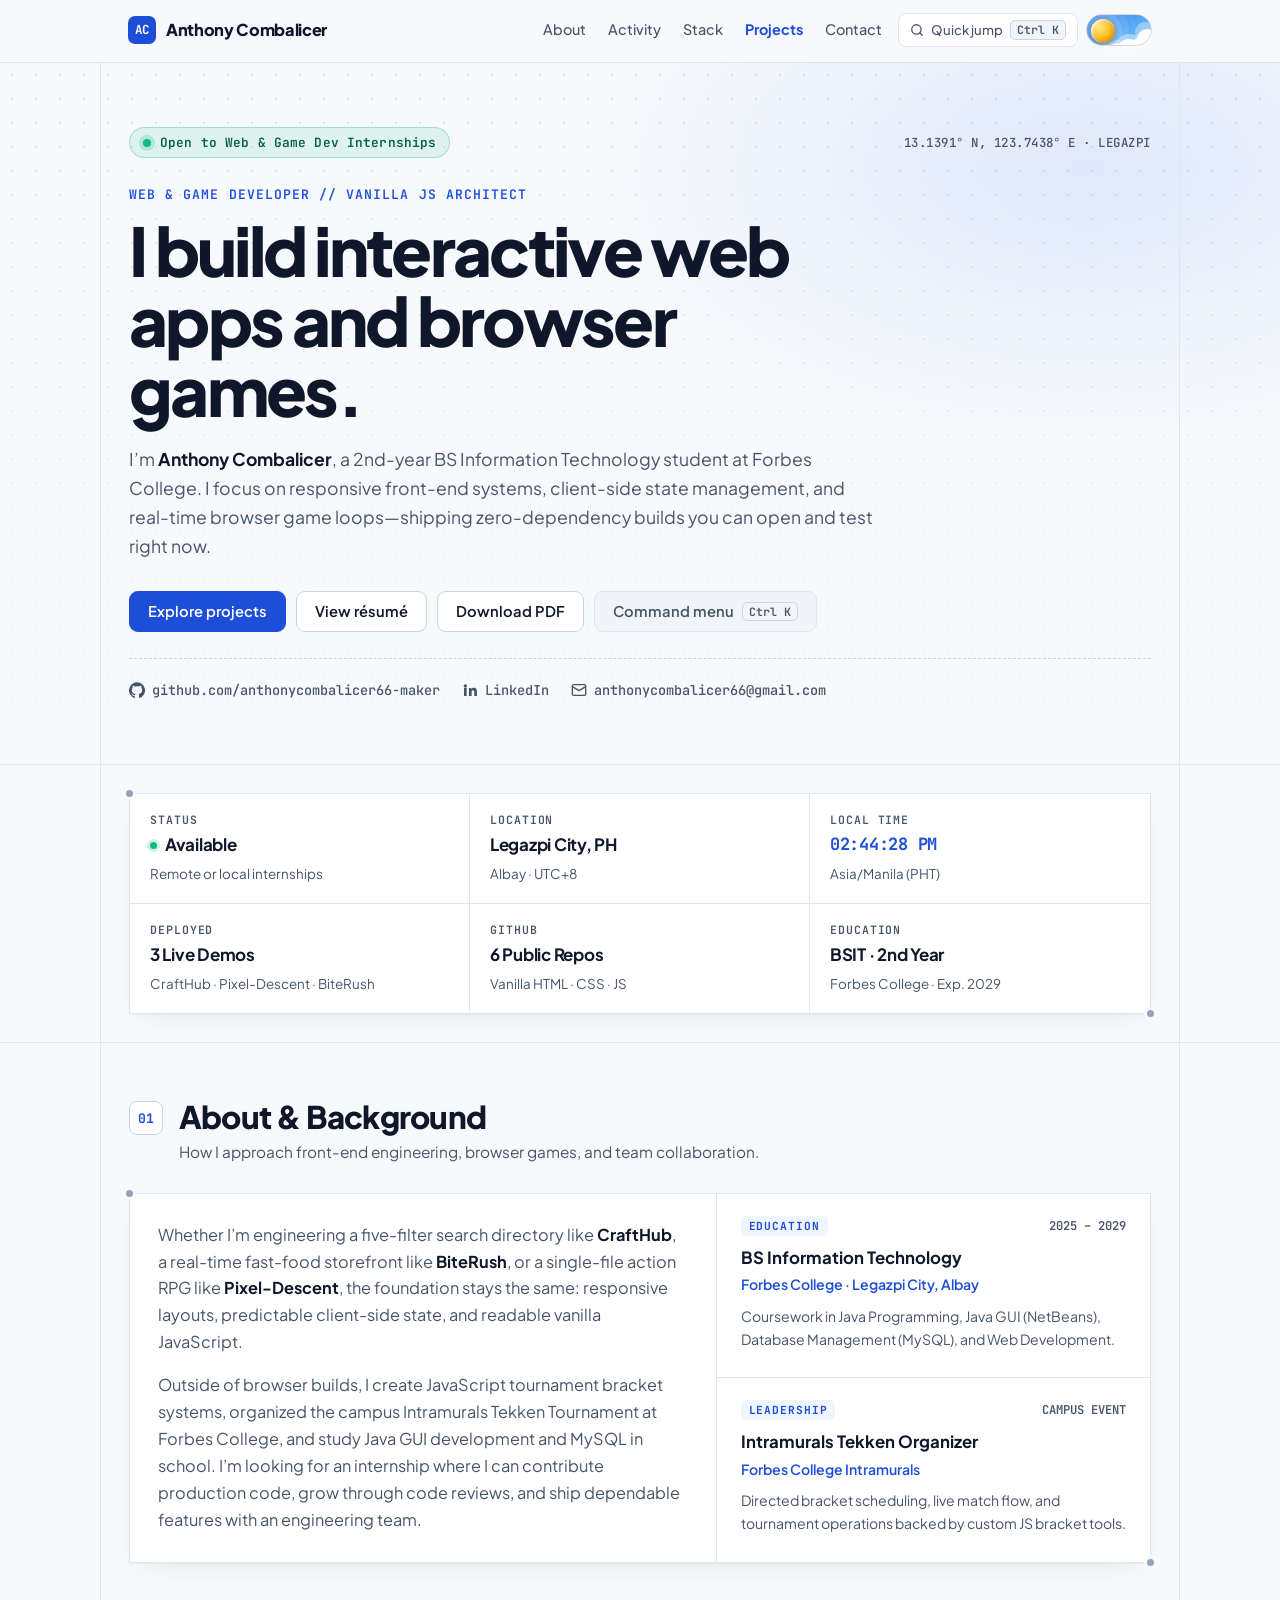
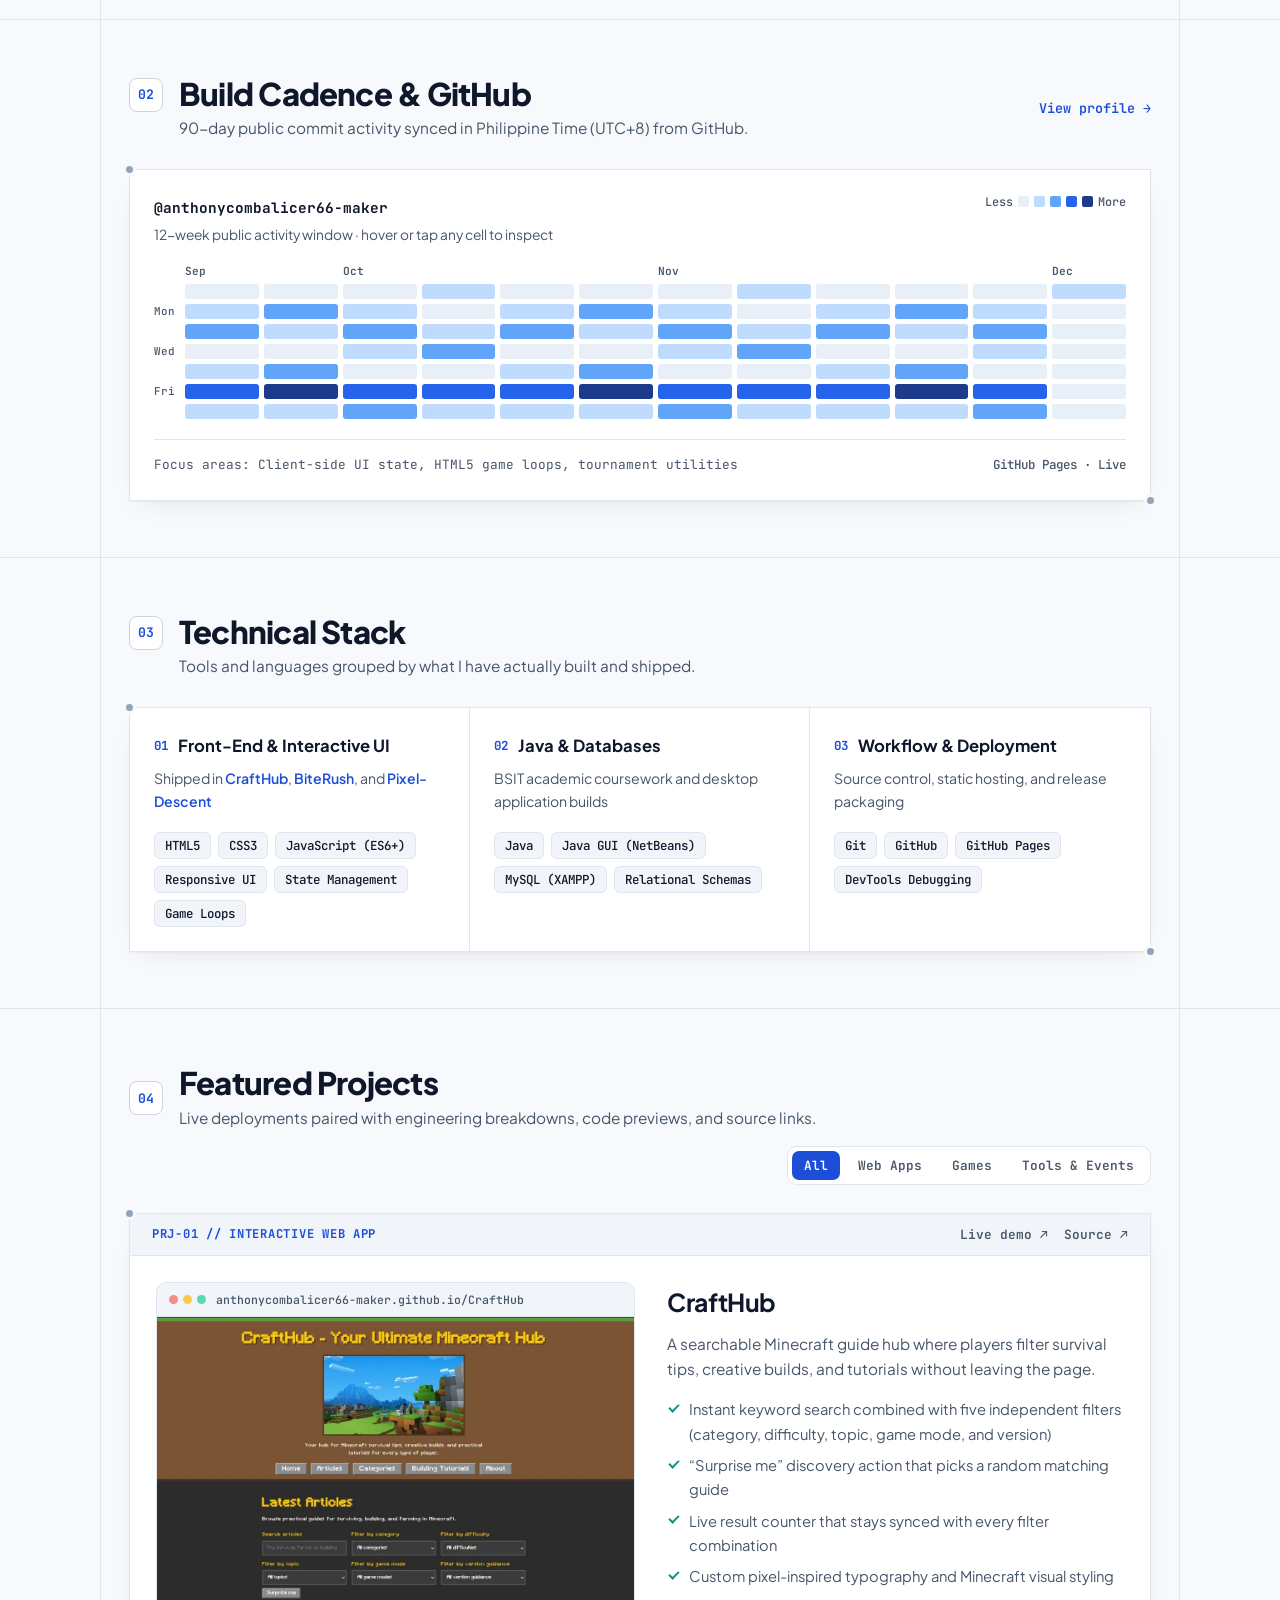
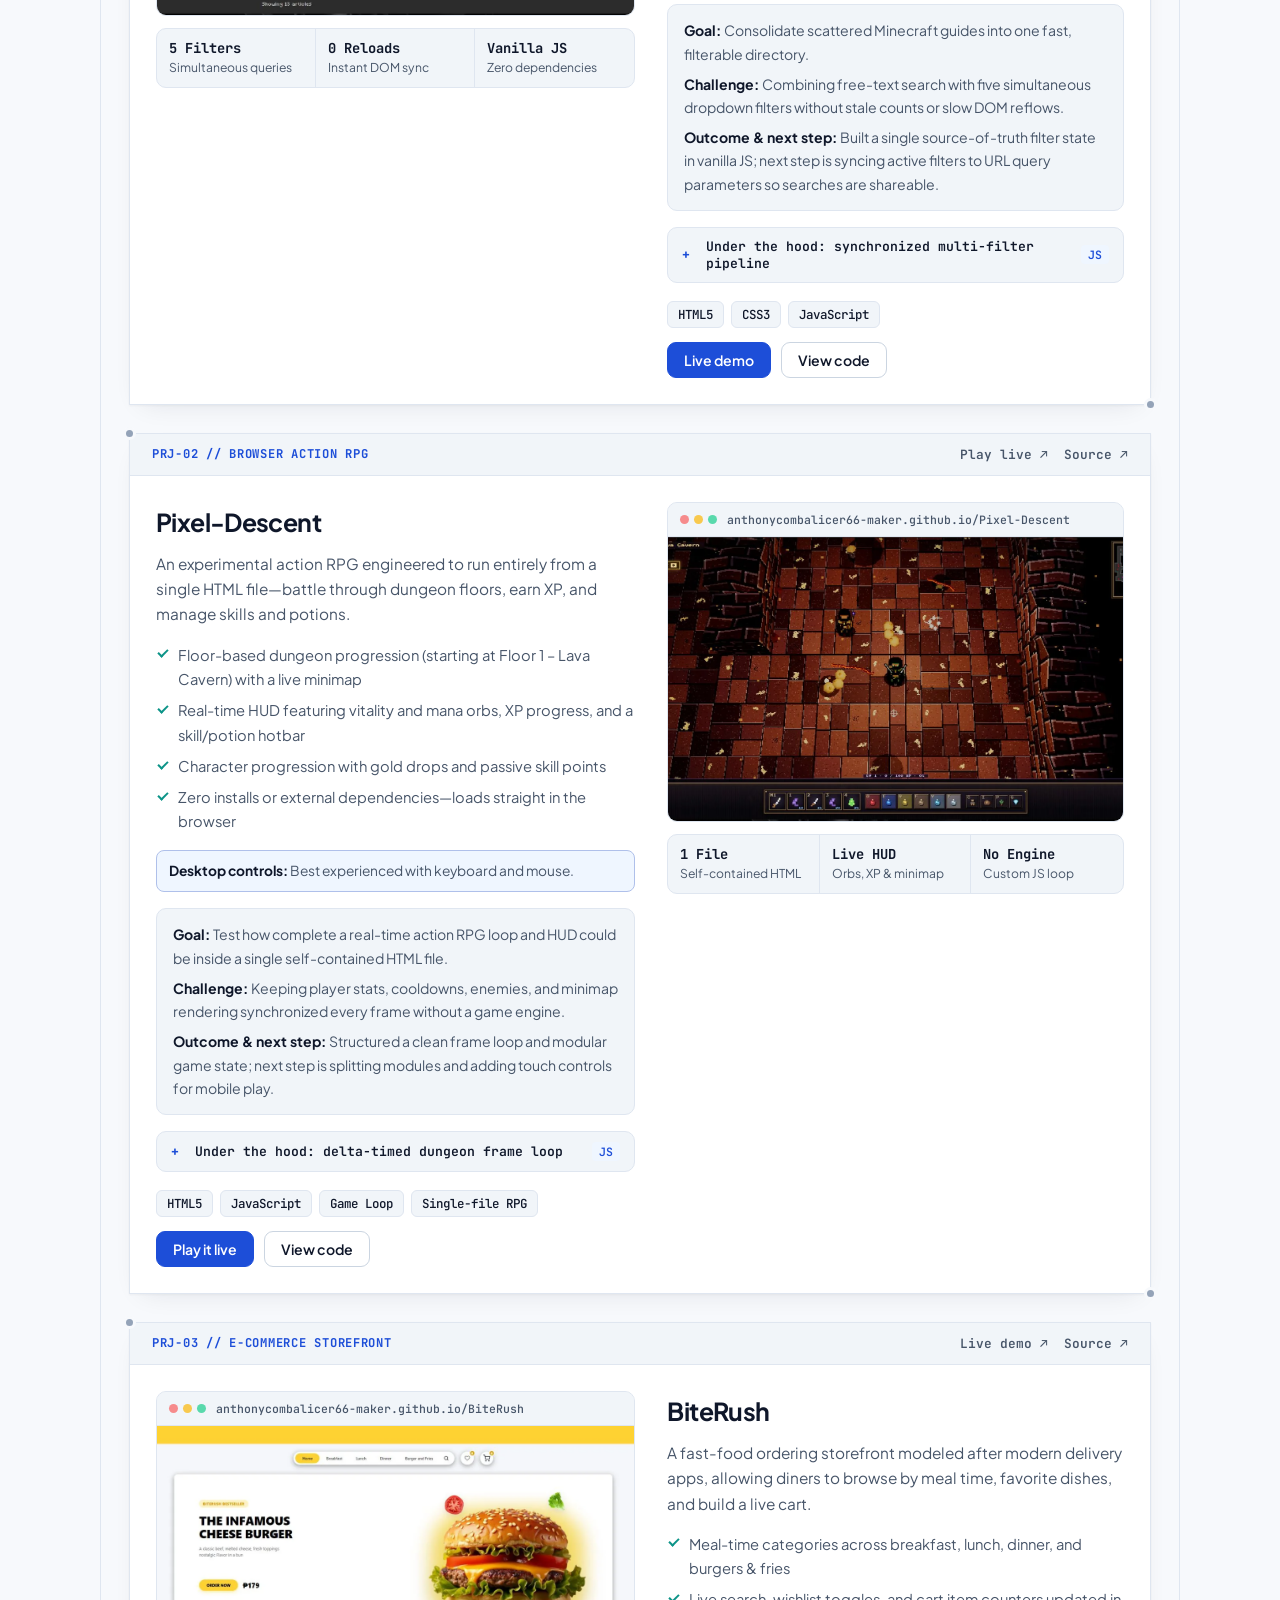
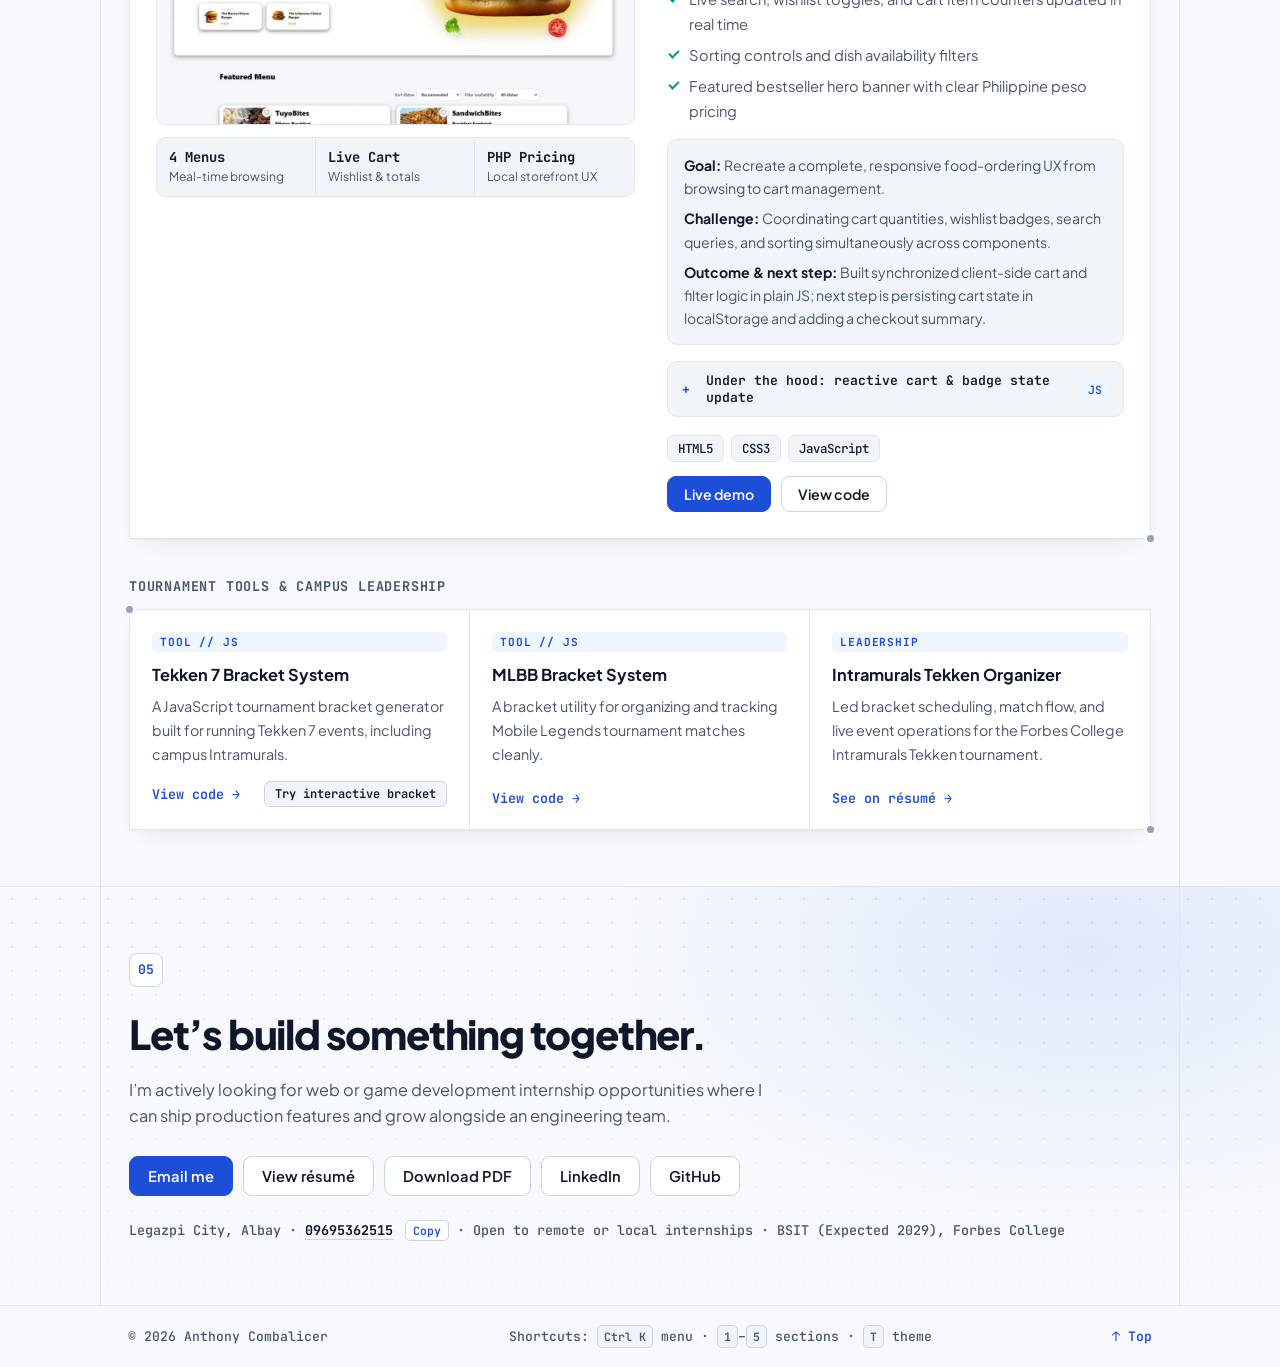
==== index.html @ 2f20d2b0 "Add files via upload" ====
<!DOCTYPE html>
<html lang="en">
<head>
  <meta charset="utf-8">
  <meta name="viewport" content="width=device-width, initial-scale=1, viewport-fit=cover">
  <title>Anthony Combalicer | Web &amp; Game Developer</title>
  <meta name="description" content="Portfolio of Anthony Combalicer, a 2nd-year BSIT student at Forbes College building interactive web apps and browser games. Open to web and game development internships.">
  <meta name="theme-color" content="#f7f9fc">
  <link rel="canonical" href="https://anthonycombalicer66-maker.github.io/">

  <meta property="og:type" content="website">
  <meta property="og:url" content="https://anthonycombalicer66-maker.github.io/">
  <meta property="og:title" content="Anthony Combalicer | Web &amp; Game Developer">
  <meta property="og:description" content="BSIT student building interactive websites and browser games. Try live demos of CraftHub, Pixel-Descent, and BiteRush.">
  <meta property="og:image" content="https://anthonycombalicer66-maker.github.io/assets/og-card.png">
  <meta property="og:image:width" content="1200">
  <meta property="og:image:height" content="630">
  <meta name="twitter:card" content="summary_large_image">
  <meta name="twitter:title" content="Anthony Combalicer | Web &amp; Game Developer">
  <meta name="twitter:description" content="BSIT student building interactive websites and browser games. Live demos and source code included.">
  <meta name="twitter:image" content="https://anthonycombalicer66-maker.github.io/assets/og-card.png">

  <link rel="icon" href="data:image/svg+xml,%3Csvg xmlns='http://www.w3.org/2000/svg' viewBox='0 0 64 64'%3E%3Crect width='64' height='64' rx='14' fill='%231d4ed8'/%3E%3Ctext x='32' y='42' font-size='28' font-family='Arial' font-weight='700' text-anchor='middle' fill='white'%3EAC%3C/text%3E%3C/svg%3E">
  <link rel="preconnect" href="https://fonts.googleapis.com">
  <link rel="preconnect" href="https://fonts.gstatic.com" crossorigin>
  <link href="https://fonts.googleapis.com/css2?family=JetBrains+Mono:wght@400;500;600;700&family=Plus+Jakarta+Sans:wght@400;500;600;700;800&display=swap" rel="stylesheet">
  <link rel="stylesheet" href="styles.css">

  <script>
    (function () {
      try {
        var saved = localStorage.getItem("theme");
        var prefersDark = window.matchMedia && window.matchMedia("(prefers-color-scheme: dark)").matches;
        var isDark = saved === "dark" || (saved !== "light" && prefersDark);
        if (saved === "light" || saved === "dark") {
          document.documentElement.setAttribute("data-theme", saved);
        }
        var meta = document.querySelector('meta[name="theme-color"]');
        if (meta) meta.setAttribute("content", isDark ? "#080d18" : "#f7f9fc");
      } catch (e) {}
    })();
  </script>

  <script type="application/ld+json">
  {
    "@context": "https://schema.org",
    "@type": "Person",
    "name": "Anthony Combalicer",
    "jobTitle": "Web & Game Developer",
    "url": "https://anthonycombalicer66-maker.github.io/",
    "email": "mailto:anthonycombalicer66@gmail.com",
    "telephone": "+639695362515",
    "address": {
      "@type": "PostalAddress",
      "addressLocality": "Legazpi City",
      "addressRegion": "Albay",
      "addressCountry": "PH"
    },
    "alumniOf": {
      "@type": "CollegeOrUniversity",
      "name": "Forbes College"
    },
    "sameAs": [
      "https://github.com/anthonycombalicer66-maker",
      "https://www.linkedin.com/in/anthony-combalicer-28a39a403"
    ]
  }
  </script>
</head>
<body>
  <a class="skip-link" href="#top">Skip to main content</a>

  <header class="site-header">
    <div class="rail header-bar">
      <a class="brand" href="#top">
        <span class="brand-mark" aria-hidden="true">AC</span>
        <span class="brand-name">Anthony Combalicer</span>
      </a>

      <nav id="nav-links" class="nav-links" aria-label="Main navigation">
        <a href="#about">About</a>
        <a href="#activity">Activity</a>
        <a href="#skills">Stack</a>
        <a href="#projects">Projects</a>
        <a href="#contact">Contact</a>
      </nav>

      <div class="header-actions">
        <button id="cmd-trigger" class="icon-pill cmd-pill" type="button" aria-label="Open command palette">
          <svg width="14" height="14" viewBox="0 0 24 24" fill="none" stroke="currentColor" stroke-width="2.2" stroke-linecap="round" stroke-linejoin="round" aria-hidden="true"><circle cx="11" cy="11" r="8"/><path d="m21 21-4.3-4.3"/></svg>
          <span class="cmd-text">Quick jump</span>
          <kbd id="cmd-kbd" data-cmd-kbd>⌘K</kbd>
        </button>

        <button id="theme" class="theme-switch" type="button" role="switch" aria-checked="false" aria-label="Switch to dark mode" title="Toggle light / dark theme (T)">
          <span class="ts-sky" aria-hidden="true">
            <span class="ts-stars">
              <span class="ts-star ts-star--lg" style="top: 5px; left: 10px;"></span>
              <span class="ts-star ts-star--md" style="top: 15px; left: 20px;"></span>
              <span class="ts-star ts-star--sm" style="top: 8px; left: 26px;"></span>
              <span class="ts-star ts-star--dot" style="top: 22px; left: 11px;"></span>
              <span class="ts-star ts-star--dot" style="top: 6px; left: 19px;"></span>
              <span class="ts-star ts-star--dot" style="top: 21px; left: 28px;"></span>
            </span>
            <span class="ts-clouds ts-clouds--back"></span>
            <span class="ts-clouds ts-clouds--front"></span>
            <span class="ts-thumb-wrap">
              <span class="ts-halo ts-halo--3"></span>
              <span class="ts-halo ts-halo--2"></span>
              <span class="ts-halo ts-halo--1"></span>
              <span class="ts-orb">
                <span class="ts-moon">
                  <span class="ts-crater ts-crater--1"></span>
                  <span class="ts-crater ts-crater--2"></span>
                  <span class="ts-crater ts-crater--3"></span>
                </span>
              </span>
            </span>
          </span>
        </button>

        <button id="menu-toggle" class="icon-pill menu-toggle" type="button" aria-expanded="false" aria-controls="nav-links" aria-label="Open navigation menu">
          <span class="menu-bars" aria-hidden="true"></span>
          <span>Menu</span>
        </button>
      </div>
    </div>
    <div class="scroll-track" aria-hidden="true"><div id="scroll-progress" class="scroll-fill"></div></div>
  </header>

  <main id="top" class="page-shell">
    <section class="hero-band">
      <div class="hero-grid-bg" aria-hidden="true"></div>
      <div class="rail hero-inner">
        <div class="hero-meta-bar">
          <span class="status-pill">
            <span class="pulse-dot" aria-hidden="true"></span>
            Open to Web &amp; Game Dev Internships
          </span>
          <span class="coord-tag">13.1391° N, 123.7438° E · LEGAZPI</span>
        </div>

        <p class="hero-eyebrow" data-scramble="WEB &amp; GAME DEVELOPER // VANILLA JS ARCHITECT">WEB &amp; GAME DEVELOPER // VANILLA JS ARCHITECT</p>
        <h1 class="hero-title">I build interactive web apps and browser games.</h1>
        <p class="hero-lead">
          I’m <strong>Anthony Combalicer</strong>, a 2nd-year BS Information Technology student at Forbes College.
          I focus on responsive front-end systems, client-side state management, and real-time browser game loops—shipping zero-dependency builds you can open and test right now.
        </p>

        <div class="btns hero-btns">
          <a class="btn primary" href="#projects">Explore projects</a>
          <a class="btn ghost" href="resume.html" target="_blank" rel="noopener">View résumé</a>
          <a class="btn ghost" href="assets/Anthony_Combalicer_Resume.pdf" download="Anthony_Combalicer_Resume.pdf">Download PDF</a>
          <button class="btn subtle" type="button" data-open-cmd>
            <span>Command menu</span>
            <kbd data-cmd-kbd>⌘K</kbd>
          </button>
        </div>

        <ul class="quick-links" aria-label="Direct profiles and contact">
          <li>
            <a href="https://github.com/anthonycombalicer66-maker" target="_blank" rel="noopener">
              <svg width="16" height="16" viewBox="0 0 24 24" fill="currentColor" aria-hidden="true"><path d="M12 .5a12 12 0 0 0-3.79 23.39c.6.11.82-.26.82-.58v-2.04c-3.34.73-4.04-1.61-4.04-1.61-.55-1.38-1.33-1.75-1.33-1.75-1.09-.74.08-.73.08-.73 1.2.09 1.84 1.24 1.84 1.24 1.07 1.83 2.81 1.3 3.49 1 .11-.78.42-1.3.76-1.6-2.67-.3-5.47-1.33-5.47-5.93 0-1.31.47-2.38 1.24-3.22-.12-.3-.54-1.52.12-3.18 0 0 1.01-.32 3.3 1.23a11.5 11.5 0 0 1 6 0c2.29-1.55 3.3-1.23 3.3-1.23.66 1.66.24 2.88.12 3.18.77.84 1.24 1.91 1.24 3.22 0 4.61-2.81 5.62-5.49 5.92.43.37.82 1.1.82 2.22v3.29c0 .32.22.7.83.58A12 12 0 0 0 12 .5Z"/></svg>
              <span>github.com/anthonycombalicer66-maker</span>
            </a>
          </li>
          <li>
            <a href="https://www.linkedin.com/in/anthony-combalicer-28a39a403" target="_blank" rel="noopener">
              <svg width="16" height="16" viewBox="0 0 24 24" fill="currentColor" aria-hidden="true"><path d="M4.98 3.5a2.5 2.5 0 1 1 0 5 2.5 2.5 0 0 1 0-5ZM3 9h4v12H3V9Zm7 0h3.8v1.64h.05c.53-1 1.83-2.06 3.77-2.06 4.03 0 4.78 2.65 4.78 6.1V21h-4v-5.58c0-1.33-.02-3.04-1.85-3.04-1.86 0-2.14 1.45-2.14 2.94V21h-4V9Z"/></svg>
              <span>LinkedIn</span>
            </a>
          </li>
          <li>
            <a href="https://mail.google.com/mail/?view=cm&fs=1&to=anthonycombalicer66@gmail.com&su=Internship%20Inquiry" target="_blank" rel="noopener" data-email-trigger>
              <svg width="16" height="16" viewBox="0 0 24 24" fill="none" stroke="currentColor" stroke-width="2" stroke-linecap="round" stroke-linejoin="round" aria-hidden="true"><rect x="2" y="4" width="20" height="16" rx="2"/><path d="m22 7-10 6L2 7"/></svg>
              <span>anthonycombalicer66@gmail.com</span>
            </a>
          </li>
        </ul>
      </div>
    </section>

    <div class="bento-band">
      <div class="rail">
        <div class="bento-grid node-frame">
          <div class="bento-cell">
            <span class="cell-label">Status</span>
            <strong class="cell-value status-value"><span class="pulse-dot sm" aria-hidden="true"></span>Available</strong>
            <span class="cell-sub">Remote or local internships</span>
          </div>
          <div class="bento-cell">
            <span class="cell-label">Location</span>
            <strong class="cell-value">Legazpi City, PH</strong>
            <span class="cell-sub">Albay · UTC+8</span>
          </div>
          <div class="bento-cell">
            <span class="cell-label">Local Time</span>
            <strong class="cell-value mono-val"><time id="local-time">--:--:--</time></strong>
            <span class="cell-sub" id="local-tz">Asia/Manila (PHT)</span>
          </div>
          <div class="bento-cell">
            <span class="cell-label">Deployed</span>
            <strong class="cell-value">3 Live Demos</strong>
            <span class="cell-sub">CraftHub · Pixel-Descent · BiteRush</span>
          </div>
          <div class="bento-cell">
            <span class="cell-label">GitHub</span>
            <strong class="cell-value" id="gh-repo-stat">6 Public Repos</strong>
            <span class="cell-sub" id="gh-sync-sub">Vanilla HTML · CSS · JS</span>
          </div>
          <div class="bento-cell">
            <span class="cell-label">Education</span>
            <strong class="cell-value">BSIT · 2nd Year</strong>
            <span class="cell-sub">Forbes College · Exp. 2029</span>
          </div>
        </div>
      </div>
    </div>

    <section id="about" class="band">
      <div class="rail">
        <div class="band-head">
          <span class="band-index">01</span>
          <div>
            <h2>About &amp; Background</h2>
            <p class="band-sub">How I approach front-end engineering, browser games, and team collaboration.</p>
          </div>
        </div>

        <div class="about-grid node-frame">
          <div class="about-copy">
            <p>
              Whether I’m engineering a five-filter search directory like <strong>CraftHub</strong>, a real-time fast-food storefront like <strong>BiteRush</strong>, or a single-file action RPG like <strong>Pixel-Descent</strong>, the foundation stays the same: responsive layouts, predictable client-side state, and readable vanilla JavaScript.
            </p>
            <p>
              Outside of browser builds, I create JavaScript tournament bracket systems, organized the campus Intramurals Tekken Tournament at Forbes College, and study Java GUI development and MySQL in school. I’m looking for an internship where I can contribute production code, grow through code reviews, and ship dependable features with an engineering team.
            </p>
          </div>

          <div class="about-cards">
            <div class="info-card">
              <div class="info-top">
                <span class="mono-chip">EDUCATION</span>
                <span class="info-year">2025 – 2029</span>
              </div>
              <h3>BS Information Technology</h3>
              <p class="info-org">Forbes College · Legazpi City, Albay</p>
              <p class="info-desc">Coursework in Java Programming, Java GUI (NetBeans), Database Management (MySQL), and Web Development.</p>
            </div>

            <div class="info-card">
              <div class="info-top">
                <span class="mono-chip">LEADERSHIP</span>
                <span class="info-year">CAMPUS EVENT</span>
              </div>
              <h3>Intramurals Tekken Organizer</h3>
              <p class="info-org">Forbes College Intramurals</p>
              <p class="info-desc">Directed bracket scheduling, live match flow, and tournament operations backed by custom JS bracket tools.</p>
            </div>
          </div>
        </div>
      </div>
    </section>

    <section id="activity" class="band">
      <div class="rail">
        <div class="band-head">
          <span class="band-index">02</span>
          <div>
            <h2>Build Cadence &amp; GitHub</h2>
            <p class="band-sub">90-day public commit activity synced in Philippine Time (UTC+8) from GitHub.</p>
          </div>
          <a class="head-link" href="https://github.com/anthonycombalicer66-maker" target="_blank" rel="noopener">View profile &rarr;</a>
        </div>

        <div class="activity-card node-frame">
          <div class="activity-top">
            <div>
              <span class="mono-label">@anthonycombalicer66-maker</span>
              <p class="activity-meta" id="gh-activity-note">12-week public activity window · hover or tap any cell to inspect</p>
            </div>
            <div class="heat-legend" aria-hidden="true">
              <span>Less</span>
              <i class="lv-0"></i>
              <i class="lv-1"></i>
              <i class="lv-2"></i>
              <i class="lv-3"></i>
              <i class="lv-4"></i>
              <span>More</span>
            </div>
          </div>

          <div class="heatmap-shell">
            <div class="heatmap-days" aria-hidden="true">
              <span></span>
              <span>Mon</span>
              <span></span>
              <span>Wed</span>
              <span></span>
              <span>Fri</span>
              <span></span>
            </div>
            <div class="heatmap-wrap">
              <div id="gh-months" class="heatmap-months" aria-hidden="true"></div>
              <div id="gh-heatmap" class="heatmap-grid" role="group" aria-label="12-week coding activity overview"></div>
            </div>
          </div>

          <div class="activity-foot">
            <span id="heat-readout" class="heat-readout">Focus areas: Client-side UI state, HTML5 game loops, tournament utilities</span>
            <span class="mono-muted" id="gh-updated-tag">GitHub Pages · Live</span>
          </div>

          <div id="gh-recent-feed" class="recent-feed" aria-label="Recent public repository updates"></div>
        </div>
      </div>
    </section>

    <section id="skills" class="band">
      <div class="rail">
        <div class="band-head">
          <span class="band-index">03</span>
          <div>
            <h2>Technical Stack</h2>
            <p class="band-sub">Tools and languages grouped by what I have actually built and shipped.</p>
          </div>
        </div>

        <div class="stack-grid node-frame">
          <div class="stack-cell">
            <div class="stack-head">
              <span class="stack-num">01</span>
              <h3>Front-End &amp; Interactive UI</h3>
            </div>
            <p class="stack-used">
              Shipped in <a href="#project-crafthub">CraftHub</a>, <a href="#project-biterush">BiteRush</a>, and <a href="#project-pixel-descent">Pixel-Descent</a>
            </p>
            <ul class="tags">
              <li>HTML5</li>
              <li>CSS3</li>
              <li>JavaScript (ES6+)</li>
              <li>Responsive UI</li>
              <li>State Management</li>
              <li>Game Loops</li>
            </ul>
          </div>

          <div class="stack-cell">
            <div class="stack-head">
              <span class="stack-num">02</span>
              <h3>Java &amp; Databases</h3>
            </div>
            <p class="stack-used">BSIT academic coursework and desktop application builds</p>
            <ul class="tags">
              <li>Java</li>
              <li>Java GUI (NetBeans)</li>
              <li>MySQL (XAMPP)</li>
              <li>Relational Schemas</li>
            </ul>
          </div>

          <div class="stack-cell">
            <div class="stack-head">
              <span class="stack-num">03</span>
              <h3>Workflow &amp; Deployment</h3>
            </div>
            <p class="stack-used">Source control, static hosting, and release packaging</p>
            <ul class="tags">
              <li>Git</li>
              <li>GitHub</li>
              <li>GitHub Pages</li>
              <li>DevTools Debugging</li>
            </ul>
          </div>
        </div>
      </div>
    </section>

    <section id="projects" class="band">
      <div class="rail">
        <div class="band-head projects-head">
          <span class="band-index">04</span>
          <div>
            <h2>Featured Projects</h2>
            <p class="band-sub">Live deployments paired with engineering breakdowns, code previews, and source links.</p>
          </div>
          <div class="filter-bar" role="tablist" aria-label="Filter projects by category">
            <button class="filter-btn is-active" type="button" role="tab" aria-selected="true" data-filter="all">All</button>
            <button class="filter-btn" type="button" role="tab" aria-selected="false" data-filter="web">Web Apps</button>
            <button class="filter-btn" type="button" role="tab" aria-selected="false" data-filter="game">Games</button>
            <button class="filter-btn" type="button" role="tab" aria-selected="false" data-filter="tools">Tools &amp; Events</button>
          </div>
        </div>

        <div class="cases-stack">
          <article id="project-crafthub" class="case-card node-frame" data-category="web" data-repo="CraftHub">
            <div class="case-meta">
              <span class="case-id">PRJ-01 // INTERACTIVE WEB APP <span class="repo-stamp" data-repo-stamp></span></span>
              <div class="case-links-top">
                <a href="https://anthonycombalicer66-maker.github.io/CraftHub/" target="_blank" rel="noopener">Live demo &nearr;</a>
                <a href="https://github.com/anthonycombalicer66-maker/CraftHub" target="_blank" rel="noopener">Source &nearr;</a>
              </div>
            </div>

            <div class="case-body">
              <div class="case-visual">
                <div class="frame">
                  <div class="chrome" aria-hidden="true">
                    <span class="dots"><i></i><i></i><i></i></span>
                    <span class="chrome-url">anthonycombalicer66-maker.github.io/CraftHub</span>
                  </div>
                  <button type="button" aria-label="Enlarge CraftHub screenshot">
                    <picture>
                      <source srcset="assets/crafthub.webp" type="image/webp">
                      <img src="assets/crafthub.jpg" alt="CraftHub home page showing a Minecraft landscape, navigation buttons, and multi-filter article directory" width="1400" height="718" loading="lazy" decoding="async">
                    </picture>
                  </button>
                </div>

                <div class="metric-strip">
                  <div><b>5 Filters</b><span>Simultaneous queries</span></div>
                  <div><b>0 Reloads</b><span>Instant DOM sync</span></div>
                  <div><b>Vanilla JS</b><span>Zero dependencies</span></div>
                </div>
              </div>

              <div class="case-content">
                <h3 data-scramble="CraftHub">CraftHub</h3>
                <p class="case-lead">A searchable Minecraft guide hub where players filter survival tips, creative builds, and tutorials without leaving the page.</p>

                <ul class="feat">
                  <li>Instant keyword search combined with five independent filters (category, difficulty, topic, game mode, and version)</li>
                  <li>“Surprise me” discovery action that picks a random matching guide</li>
                  <li>Live result counter that stays synced with every filter combination</li>
                  <li>Custom pixel-inspired typography and Minecraft visual styling</li>
                </ul>

                <dl class="story">
                  <div><dt>Goal</dt><dd>Consolidate scattered Minecraft guides into one fast, filterable directory.</dd></div>
                  <div><dt>Challenge</dt><dd>Combining free-text search with five simultaneous dropdown filters without stale counts or slow DOM reflows.</dd></div>
                  <div><dt>Outcome &amp; next step</dt><dd>Built a single source-of-truth filter state in vanilla JS; next step is syncing active filters to URL query parameters so searches are shareable.</dd></div>
                </dl>

                <details class="code-drawer">
                  <summary><span>Under the hood: synchronized multi-filter pipeline</span><span class="drawer-tag">JS</span></summary>
                  <div class="code-toolbar">
                    <span class="code-file">filter.js</span>
                    <button class="copy-code-btn" type="button">Copy snippet</button>
                  </div>
                  <pre><code>function filterGuides(guides, state) {
  const q = state.query.trim().toLowerCase();
  return guides.filter((item) =&gt; {
    const matchesText = !q || item.title.toLowerCase().includes(q) || item.tags.some((t) =&gt; t.includes(q));
    return matchesText
      &amp;&amp; (state.category === "all" || item.category === state.category)
      &amp;&amp; (state.difficulty === "all" || item.difficulty === state.difficulty)
      &amp;&amp; (state.mode === "all" || item.mode === state.mode);
  });
}</code></pre>
                </details>

                <div class="case-foot">
                  <ul class="tags">
                    <li>HTML5</li>
                    <li>CSS3</li>
                    <li>JavaScript</li>
                  </ul>
                  <div class="btns">
                    <a class="btn primary" href="https://anthonycombalicer66-maker.github.io/CraftHub/" target="_blank" rel="noopener">Live demo</a>
                    <a class="btn ghost" href="https://github.com/anthonycombalicer66-maker/CraftHub" target="_blank" rel="noopener">View code</a>
                  </div>
                </div>
              </div>
            </div>
          </article>

          <article id="project-pixel-descent" class="case-card node-frame" data-category="game" data-repo="Pixel-Descent">
            <div class="case-meta">
              <span class="case-id">PRJ-02 // BROWSER ACTION RPG <span class="repo-stamp" data-repo-stamp></span></span>
              <div class="case-links-top">
                <a href="https://anthonycombalicer66-maker.github.io/Pixel-Descent/" target="_blank" rel="noopener">Play live &nearr;</a>
                <a href="https://github.com/anthonycombalicer66-maker/Pixel-Descent" target="_blank" rel="noopener">Source &nearr;</a>
              </div>
            </div>

            <div class="case-body rev">
              <div class="case-visual">
                <div class="frame">
                  <div class="chrome" aria-hidden="true">
                    <span class="dots"><i></i><i></i><i></i></span>
                    <span class="chrome-url">anthonycombalicer66-maker.github.io/Pixel-Descent</span>
                  </div>
                  <button type="button" aria-label="Enlarge Pixel-Descent screenshot">
                    <picture>
                      <source srcset="assets/pixel-descent.webp" type="image/webp">
                      <img src="assets/pixel-descent.jpg" alt="Pixel-Descent gameplay in Floor 1 Lava Cavern showing a live minimap, vitality and mana orbs, and skill hotbar" width="1400" height="719" loading="lazy" decoding="async">
                    </picture>
                  </button>
                </div>

                <div class="metric-strip">
                  <div><b>1 File</b><span>Self-contained HTML</span></div>
                  <div><b>Live HUD</b><span>Orbs, XP &amp; minimap</span></div>
                  <div><b>No Engine</b><span>Custom JS loop</span></div>
                </div>
              </div>

              <div class="case-content">
                <h3 data-scramble="Pixel-Descent">Pixel-Descent</h3>
                <p class="case-lead">An experimental action RPG engineered to run entirely from a single HTML file—battle through dungeon floors, earn XP, and manage skills and potions.</p>

                <ul class="feat">
                  <li>Floor-based dungeon progression (starting at Floor 1 – Lava Cavern) with a live minimap</li>
                  <li>Real-time HUD featuring vitality and mana orbs, XP progress, and a skill/potion hotbar</li>
                  <li>Character progression with gold drops and passive skill points</li>
                  <li>Zero installs or external dependencies—loads straight in the browser</li>
                </ul>

                <p class="play-note"><strong>Desktop controls:</strong> Best experienced with keyboard and mouse.</p>

                <dl class="story">
                  <div><dt>Goal</dt><dd>Test how complete a real-time action RPG loop and HUD could be inside a single self-contained HTML file.</dd></div>
                  <div><dt>Challenge</dt><dd>Keeping player stats, cooldowns, enemies, and minimap rendering synchronized every frame without a game engine.</dd></div>
                  <div><dt>Outcome &amp; next step</dt><dd>Structured a clean frame loop and modular game state; next step is splitting modules and adding touch controls for mobile play.</dd></div>
                </dl>

                <details class="code-drawer">
                  <summary><span>Under the hood: delta-timed dungeon frame loop</span><span class="drawer-tag">JS</span></summary>
                  <div class="code-toolbar">
                    <span class="code-file">loop.js</span>
                    <button class="copy-code-btn" type="button">Copy snippet</button>
                  </div>
                  <pre><code>let lastTick = performance.now();
function gameLoop(now) {
  const dt = Math.min((now - lastTick) / 1000, 0.05);
  lastTick = now;
  updatePlayer(dt);
  updateEnemiesAndProjectiles(dt);
  renderDungeonCanvas();
  syncHudOrbsAndMinimap();
  requestAnimationFrame(gameLoop);
}</code></pre>
                </details>

                <div class="case-foot">
                  <ul class="tags">
                    <li>HTML5</li>
                    <li>JavaScript</li>
                    <li>Game Loop</li>
                    <li>Single-file RPG</li>
                  </ul>
                  <div class="btns">
                    <a class="btn primary" href="https://anthonycombalicer66-maker.github.io/Pixel-Descent/" target="_blank" rel="noopener">Play it live</a>
                    <a class="btn ghost" href="https://github.com/anthonycombalicer66-maker/Pixel-Descent" target="_blank" rel="noopener">View code</a>
                  </div>
                </div>
              </div>
            </div>
          </article>

          <article id="project-biterush" class="case-card node-frame" data-category="web" data-repo="BiteRushAndCraftHub-Updated-">
            <div class="case-meta">
              <span class="case-id">PRJ-03 // E-COMMERCE STOREFRONT <span class="repo-stamp" data-repo-stamp></span></span>
              <div class="case-links-top">
                <a href="https://anthonycombalicer66-maker.github.io/BiteRush/" target="_blank" rel="noopener">Live demo &nearr;</a>
                <a href="https://github.com/anthonycombalicer66-maker/BiteRushAndCraftHub-Updated-" target="_blank" rel="noopener">Source &nearr;</a>
              </div>
            </div>

            <div class="case-body">
              <div class="case-visual">
                <div class="frame">
                  <div class="chrome" aria-hidden="true">
                    <span class="dots"><i></i><i></i><i></i></span>
                    <span class="chrome-url">anthonycombalicer66-maker.github.io/BiteRush</span>
                  </div>
                  <button type="button" aria-label="Enlarge BiteRush screenshot">
                    <picture>
                      <source srcset="assets/biterush.webp" type="image/webp">
                      <img src="assets/biterush.jpg" alt="BiteRush storefront featuring The Infamous Cheese Burger banner, meal-time tabs, and sortable featured menu" width="1400" height="712" loading="lazy" decoding="async">
                    </picture>
                  </button>
                </div>

                <div class="metric-strip">
                  <div><b>4 Menus</b><span>Meal-time browsing</span></div>
                  <div><b>Live Cart</b><span>Wishlist &amp; totals</span></div>
                  <div><b>PHP Pricing</b><span>Local storefront UX</span></div>
                </div>
              </div>

              <div class="case-content">
                <h3 data-scramble="BiteRush">BiteRush</h3>
                <p class="case-lead">A fast-food ordering storefront modeled after modern delivery apps, allowing diners to browse by meal time, favorite dishes, and build a live cart.</p>

                <ul class="feat">
                  <li>Meal-time categories across breakfast, lunch, dinner, and burgers &amp; fries</li>
                  <li>Live search, wishlist toggles, and cart item counters updated in real time</li>
                  <li>Sorting controls and dish availability filters</li>
                  <li>Featured bestseller hero banner with clear Philippine peso pricing</li>
                </ul>

                <dl class="story">
                  <div><dt>Goal</dt><dd>Recreate a complete, responsive food-ordering UX from browsing to cart management.</dd></div>
                  <div><dt>Challenge</dt><dd>Coordinating cart quantities, wishlist badges, search queries, and sorting simultaneously across components.</dd></div>
                  <div><dt>Outcome &amp; next step</dt><dd>Built synchronized client-side cart and filter logic in plain JS; next step is persisting cart state in localStorage and adding a checkout summary.</dd></div>
                </dl>

                <details class="code-drawer">
                  <summary><span>Under the hood: reactive cart &amp; badge state update</span><span class="drawer-tag">JS</span></summary>
                  <div class="code-toolbar">
                    <span class="code-file">cart.js</span>
                    <button class="copy-code-btn" type="button">Copy snippet</button>
                  </div>
                  <pre><code>function updateCartItem(menuId, delta) {
  const nextQty = (cartState.get(menuId) || 0) + delta;
  if (nextQty &lt;= 0) cartState.delete(menuId);
  else cartState.set(menuId, nextQty);
  const totalCount = Array.from(cartState.values()).reduce((sum, n) =&gt; sum + n, 0);
  cartBadgeEl.textContent = String(totalCount);
  renderCartSummary();
}</code></pre>
                </details>

                <div class="case-foot">
                  <ul class="tags">
                    <li>HTML5</li>
                    <li>CSS3</li>
                    <li>JavaScript</li>
                  </ul>
                  <div class="btns">
                    <a class="btn primary" href="https://anthonycombalicer66-maker.github.io/BiteRush/" target="_blank" rel="noopener">Live demo</a>
                    <a class="btn ghost" href="https://github.com/anthonycombalicer66-maker/BiteRushAndCraftHub-Updated-" target="_blank" rel="noopener">View code</a>
                  </div>
                </div>
              </div>
            </div>
          </article>
        </div>

        <div id="tools-block" class="tools-block" data-category="tools">
          <h3 class="sub-heading">Tournament tools &amp; campus leadership</h3>
          <div class="minis-grid node-frame">
            <div class="mini-cell">
              <span class="mono-chip">TOOL // JS</span>
              <h4>Tekken 7 Bracket System</h4>
              <p>A JavaScript tournament bracket generator built for running Tekken 7 events, including campus Intramurals.</p>
              <div class="mini-links">
                <a href="https://github.com/anthonycombalicer66-maker/Tekken-7-Bracket-System" target="_blank" rel="noopener">View code &rarr;</a>
                <button id="bracket-sim-toggle" class="mini-sim-btn" type="button" aria-expanded="false" aria-controls="bracket-sim-panel">Try interactive bracket</button>
              </div>
            </div>
            <div class="mini-cell">
              <span class="mono-chip">TOOL // JS</span>
              <h4>MLBB Bracket System</h4>
              <p>A bracket utility for organizing and tracking Mobile Legends tournament matches cleanly.</p>
              <a href="https://github.com/anthonycombalicer66-maker/MLBB-Bracket-System" target="_blank" rel="noopener">View code &rarr;</a>
            </div>
            <div class="mini-cell">
              <span class="mono-chip">LEADERSHIP</span>
              <h4>Intramurals Tekken Organizer</h4>
              <p>Led bracket scheduling, match flow, and live event operations for the Forbes College Intramurals Tekken tournament.</p>
              <a href="resume.html" target="_blank" rel="noopener">See on résumé &rarr;</a>
            </div>
          </div>

          <div id="bracket-sim-panel" class="bracket-sim node-frame" hidden>
            <div class="bsim-head">
              <div>
                <span class="mono-chip">LIVE SANDBOX // SINGLE ELIMINATION</span>
                <h4>Tekken 7 Intramurals Bracket Preview</h4>
              </div>
              <div class="bsim-actions">
                <button id="bsim-shuffle" class="bsim-btn" type="button">Shuffle seeds</button>
                <button id="bsim-reset" class="bsim-btn" type="button">Reset</button>
              </div>
            </div>
            <p class="bsim-hint">Click any player slot in Semifinals or Grand Finals to advance the match winner.</p>
            <div id="bsim-board" class="bsim-board"></div>
          </div>
        </div>
      </div>
    </section>

    <section id="contact" class="contact-band">
      <div class="hero-grid-bg" aria-hidden="true"></div>
      <div class="rail contact-inner">
        <span class="band-index">05</span>
        <h2>Let’s build something together.</h2>
        <p class="contact-lead">I’m actively looking for web or game development internship opportunities where I can ship production features and grow alongside an engineering team.</p>

        <div class="btns">
          <a class="btn primary" href="https://mail.google.com/mail/?view=cm&fs=1&to=anthonycombalicer66@gmail.com&su=Internship%20Inquiry" target="_blank" rel="noopener" data-email-trigger>Email me</a>
          <a class="btn ghost" href="resume.html" target="_blank" rel="noopener">View résumé</a>
          <a class="btn ghost" href="assets/Anthony_Combalicer_Resume.pdf" download="Anthony_Combalicer_Resume.pdf">Download PDF</a>
          <a class="btn ghost" href="https://www.linkedin.com/in/anthony-combalicer-28a39a403" target="_blank" rel="noopener">LinkedIn</a>
          <a class="btn ghost" href="https://github.com/anthonycombalicer66-maker" target="_blank" rel="noopener">GitHub</a>
        </div>

        <p class="avail">
          Legazpi City, Albay · <a href="tel:+639695362515">09695362515</a>
          <button id="copy-phone-btn" class="inline-copy-btn" type="button" data-phone="09695362515">Copy</button>
          · Open to remote or local internships · BSIT (Expected 2029), Forbes College
        </p>
      </div>
    </section>
  </main>

  <footer class="site-footer">
    <div class="rail footer-bar">
      <span>© 2026 Anthony Combalicer</span>
      <span class="footer-hint">Shortcuts: <kbd data-cmd-kbd>⌘K</kbd> menu · <kbd>1</kbd>–<kbd>5</kbd> sections · <kbd>T</kbd> theme</span>
      <a class="top-link" href="#top">&uarr; Top</a>
    </div>
  </footer>

  <dialog id="cmd-modal" class="cmd-modal" aria-label="Command palette">
    <div class="cmd-card">
      <div class="cmd-head">
        <svg width="16" height="16" viewBox="0 0 24 24" fill="none" stroke="currentColor" stroke-width="2.2" stroke-linecap="round" stroke-linejoin="round" aria-hidden="true"><circle cx="11" cy="11" r="8"/><path d="m21 21-4.3-4.3"/></svg>
        <input id="cmd-input" class="cmd-input" type="text" placeholder="Type a command or jump to a section..." autocomplete="off" aria-label="Search commands">
        <button id="cmd-close" class="cmd-esc" type="button">Esc</button>
      </div>
      <ul id="cmd-list" class="cmd-list" role="listbox" aria-label="Available commands"></ul>
      <div class="cmd-foot">
        <span><kbd>&uarr;</kbd> <kbd>&darr;</kbd> select</span>
        <span><kbd>&crarr;</kbd> open</span>
        <span><kbd>Esc</kbd> close</span>
      </div>
    </div>
  </dialog>

  <dialog id="lb" aria-label="Screenshot preview">
    <div class="lb-inner">
      <div class="lb-bar">
        <p id="lb-caption" class="lb-caption"></p>
        <button id="lb-close" type="button" aria-label="Close screenshot preview">Close (Esc)</button>
      </div>
      <img id="lb-img" alt="">
    </div>
  </dialog>

  <dialog id="email-modal" class="email-modal" aria-labelledby="email-modal-title">
    <div class="em-card">
      <div class="em-head">
        <div>
          <p class="em-eyebrow">Direct Message</p>
          <h3 id="email-modal-title">Email Anthony Combalicer</h3>
        </div>
        <button id="em-close" class="em-close" type="button" aria-label="Close email dialog">Close (Esc)</button>
      </div>

      <div class="em-addr-row">
        <span class="em-addr">anthonycombalicer66@gmail.com</span>
        <button id="em-copy" class="em-copy" type="button" data-email="anthonycombalicer66@gmail.com">Copy email</button>
      </div>
      <p id="em-status" class="em-status" role="status" aria-live="polite"></p>

      <div class="em-fields">
        <label class="em-label" for="em-subject">Subject</label>
        <input id="em-subject" class="em-input" type="text" value="Internship Inquiry">

        <label class="em-label" for="em-body">Message (optional — pre-fills your email)</label>
        <textarea id="em-body" class="em-textarea" rows="4" placeholder="Hi Anthony, I saw your portfolio and would love to discuss an internship opportunity..."></textarea>
      </div>

      <div class="em-actions">
        <a id="em-gmail" class="btn primary" href="https://mail.google.com/mail/?view=cm&fs=1&to=anthonycombalicer66@gmail.com&su=Internship%20Inquiry" target="_blank" rel="noopener">Compose in Gmail</a>
        <a id="em-mailto" class="btn ghost" href="mailto:anthonycombalicer66@gmail.com?subject=Internship%20Inquiry">Open Mail App</a>
      </div>
    </div>
  </dialog>

  <script src="script.js" defer></script>
</body>
</html>
---- styles.css ----
:root {
  color-scheme: light;
  --bg: #f7f9fc;
  --surface: #ffffff;
  --surface-subtle: #f1f5f9;
  --text: #0f172a;
  --muted: #475569;
  --line: #dfe6f0;
  --line-strong: #cbd5e1;
  --node-dot: #94a3b8;
  --grid-dot: rgba(15, 23, 42, 0.11);
  --accent: #1d4ed8;
  --accent-hover: #1e40af;
  --accent-soft: #eff6ff;
  --accent-ink: #ffffff;
  --teal: #0d9488;
  --status-bg: rgba(16, 185, 129, 0.1);
  --status-border: rgba(16, 185, 129, 0.3);
  --status-text: #065f46;
  --status-dot: #10b981;
  --header: rgba(247, 249, 252, 0.88);
  --hero-glow: radial-gradient(760px 420px at 85% 15%, rgba(37, 99, 235, 0.11), transparent 65%);
  --card-shadow: 0 1px 2px rgba(15, 23, 42, 0.04), 0 10px 26px -14px rgba(15, 23, 42, 0.12);
  --code-bg: #0f172a;
  --code-text: #dbeafe;
  --lv-0: #e9eff7;
  --lv-1: #bfdbfe;
  --lv-2: #60a5fa;
  --lv-3: #2563eb;
  --lv-4: #1e3a8a;
  --mono: "JetBrains Mono", ui-monospace, SFMono-Regular, Menlo, Consolas, monospace;
  --sans: "Plus Jakarta Sans", system-ui, -apple-system, "Segoe UI", Roboto, Arial, sans-serif;

  box-sizing: border-box;
  padding-top: env(safe-area-inset-top, 0px);
  padding-bottom: env(safe-area-inset-bottom, 0px);
}

@media (prefers-color-scheme: dark) {
  :root:not([data-theme="light"]) {
    color-scheme: dark;
    --bg: #080d18;
    --surface: #0e1627;
    --surface-subtle: #0b1220;
    --text: #ebf1fa;
    --muted: #94a6c2;
    --line: #1c2a42;
    --line-strong: #2b3f61;
    --node-dot: #60a5fa;
    --grid-dot: rgba(148, 166, 194, 0.14);
    --accent: #60a5fa;
    --accent-hover: #93c5fd;
    --accent-soft: rgba(96, 165, 250, 0.12);
    --accent-ink: #080d18;
    --teal: #2dd4bf;
    --status-bg: rgba(16, 185, 129, 0.12);
    --status-border: rgba(52, 211, 153, 0.32);
    --status-text: #a7f3d0;
    --status-dot: #34d399;
    --header: rgba(8, 13, 24, 0.88);
    --hero-glow: radial-gradient(760px 420px at 85% 15%, rgba(59, 130, 246, 0.18), transparent 65%);
    --card-shadow: 0 12px 32px -12px rgba(2, 6, 18, 0.6);
    --code-bg: #060a13;
    --code-text: #dbeafe;
    --lv-0: #131e33;
    --lv-1: #1e3a5f;
    --lv-2: #2563eb;
    --lv-3: #3b82f6;
    --lv-4: #93c5fd;
  }
}

:root[data-theme="dark"] {
  color-scheme: dark;
  --bg: #080d18;
  --surface: #0e1627;
  --surface-subtle: #0b1220;
  --text: #ebf1fa;
  --muted: #94a6c2;
  --line: #1c2a42;
  --line-strong: #2b3f61;
  --node-dot: #60a5fa;
  --grid-dot: rgba(148, 166, 194, 0.14);
  --accent: #60a5fa;
  --accent-hover: #93c5fd;
  --accent-soft: rgba(96, 165, 250, 0.12);
  --accent-ink: #080d18;
  --teal: #2dd4bf;
  --status-bg: rgba(16, 185, 129, 0.12);
  --status-border: rgba(52, 211, 153, 0.32);
  --status-text: #a7f3d0;
  --status-dot: #34d399;
  --header: rgba(8, 13, 24, 0.88);
  --hero-glow: radial-gradient(760px 420px at 85% 15%, rgba(59, 130, 246, 0.18), transparent 65%);
  --card-shadow: 0 12px 32px -12px rgba(2, 6, 18, 0.6);
  --code-bg: #060a13;
  --code-text: #dbeafe;
  --lv-0: #131e33;
  --lv-1: #1e3a5f;
  --lv-2: #2563eb;
  --lv-3: #3b82f6;
  --lv-4: #93c5fd;
}

*,
*::before,
*::after {
  box-sizing: border-box;
}

html {
  scroll-padding-top: calc(env(safe-area-inset-top, 0px) + 74px);
  scroll-behavior: smooth;
}

body {
  margin: 0;
  background: var(--bg);
  color: var(--text);
  font: 400 1.02rem/1.65 var(--sans);
  -webkit-font-smoothing: antialiased;
}

body::before {
  content: "";
  position: fixed;
  inset: 0 0 auto;
  height: env(safe-area-inset-top, 0px);
  background: var(--header);
  z-index: 30;
}

a {
  color: inherit;
}

:focus-visible {
  outline: 2.5px solid var(--accent);
  outline-offset: 2px;
  border-radius: 4px;
}

kbd {
  font: 600 0.72rem/1 var(--mono);
  padding: 3px 6px;
  border-radius: 5px;
  border: 1px solid var(--line-strong);
  background: var(--surface-subtle);
  color: var(--muted);
}

.skip-link {
  position: absolute;
  left: 16px;
  top: -100px;
  z-index: 40;
  padding: 10px 16px;
  border-radius: 8px;
  background: var(--accent);
  color: var(--accent-ink);
  font-weight: 600;
  text-decoration: none;
}

.skip-link:focus {
  top: 12px;
}

.rail {
  max-width: 1080px;
  margin: 0 auto;
  padding: 0 28px;
}

.page-shell {
  position: relative;
}

.node-frame {
  position: relative;
  border: 1px solid var(--line);
  background: var(--surface);
}

.node-frame::before,
.node-frame::after {
  content: "";
  position: absolute;
  width: 7px;
  height: 7px;
  border-radius: 50%;
  background: var(--node-dot);
  pointer-events: none;
  z-index: 2;
}

.node-frame::before {
  top: -4px;
  left: -4px;
  box-shadow: 0 0 0 3px var(--bg);
}

.node-frame::after {
  bottom: -4px;
  right: -4px;
  box-shadow: 0 0 0 3px var(--bg);
}

.site-header {
  position: sticky;
  top: env(safe-area-inset-top, 0px);
  z-index: 20;
  background: var(--header);
  backdrop-filter: blur(12px);
  -webkit-backdrop-filter: blur(12px);
  border-bottom: 1px solid var(--line);
}

.scroll-track {
  height: 2px;
  width: 100%;
  background: transparent;
}

.scroll-fill {
  height: 100%;
  width: 0%;
  background: var(--accent);
  transition: width 0.08s linear;
}

.header-bar {
  display: flex;
  align-items: center;
  justify-content: space-between;
  gap: 16px;
  min-height: 60px;
}

.brand {
  display: inline-flex;
  align-items: center;
  gap: 10px;
  text-decoration: none;
  font-weight: 800;
  letter-spacing: -0.02em;
  color: var(--text);
  white-space: nowrap;
  flex-shrink: 0;
}

.brand-mark {
  display: inline-grid;
  place-items: center;
  width: 28px;
  height: 28px;
  border-radius: 7px;
  background: var(--accent);
  color: var(--accent-ink);
  font: 700 0.78rem/1 var(--mono);
  letter-spacing: -0.02em;
}

.nav-links {
  display: flex;
  align-items: center;
  gap: 22px;
  margin-left: auto;
}

.nav-links a {
  text-decoration: none;
  color: var(--muted);
  font-size: 0.9rem;
  font-weight: 500;
  transition: color 0.16s ease;
}

.nav-links a:hover,
.nav-links a.is-active {
  color: var(--accent);
  font-weight: 700;
}

.header-actions {
  display: flex;
  align-items: center;
  gap: 8px;
}

.icon-pill {
  display: inline-flex;
  align-items: center;
  gap: 7px;
  border: 1px solid var(--line);
  background: var(--surface);
  color: var(--text);
  border-radius: 8px;
  padding: 6px 11px;
  font: 600 0.82rem var(--sans);
  cursor: pointer;
  transition: border-color 0.16s ease, color 0.16s ease, background-color 0.16s ease;
}

.icon-pill:hover {
  border-color: var(--accent);
  color: var(--accent);
}

/* Smooth page-wide theme transitions after initial paint */
.theme-ready body,
.theme-ready .site-header,
.theme-ready .node-frame,
.theme-ready .icon-pill,
.theme-ready .btn,
.theme-ready .em-card,
.theme-ready .cmd-card {
  transition: background-color 0.35s ease, color 0.35s ease, border-color 0.35s ease;
}

/* =========================================================
   Animated Day / Night Pill Theme Switch
   ========================================================= */
.theme-switch {
  --ts-w: 66px;
  --ts-h: 32px;
  --ts-pad: 4px;
  --ts-orb: 24px;
  --ts-travel: calc(var(--ts-w) - var(--ts-orb) - (var(--ts-pad) * 2));
  --ts-ease: cubic-bezier(0.34, 1.35, 0.64, 1);

  position: relative;
  display: inline-flex;
  align-items: center;
  width: var(--ts-w);
  height: var(--ts-h);
  padding: 0;
  border: 1px solid rgba(15, 23, 42, 0.14);
  border-radius: 999px;
  background: transparent;
  cursor: pointer;
  flex: none;
  box-shadow: inset 0 2px 6px rgba(15, 23, 42, 0.28), 0 1px 2px rgba(255, 255, 255, 0.5);
  transition: border-color 0.35s ease, box-shadow 0.35s ease, transform 0.16s ease;
}

.theme-switch:not(.is-ready),
.theme-switch:not(.is-ready) *,
.theme-switch:not(.is-ready) *::before,
.theme-switch:not(.is-ready) *::after {
  transition: none !important;
}

.theme-switch:hover {
  transform: translateY(-1px);
  border-color: var(--accent);
}

.theme-switch:active .ts-orb {
  transform: scale(0.94);
}

.ts-sky {
  position: relative;
  width: 100%;
  height: 100%;
  border-radius: 999px;
  overflow: hidden;
  background: linear-gradient(135deg, #2b7de9 0%, #4da3f5 55%, #7cc4fa 100%);
  transition: background 0.5s ease;
}

.ts-sky::before {
  content: "";
  position: absolute;
  inset: 0;
  background: linear-gradient(135deg, #0f172a 0%, #17223b 60%, #1e2d4d 100%);
  opacity: 0;
  transition: opacity 0.45s ease;
  z-index: 0;
}

/* Fluffy Clouds (Day State) */
.ts-clouds {
  position: absolute;
  border-radius: 50%;
  pointer-events: none;
  transition: transform 0.55s var(--ts-ease), opacity 0.4s ease;
}

.ts-clouds--back {
  width: 24px;
  height: 24px;
  right: -4px;
  bottom: -11px;
  background: rgba(255, 255, 255, 0.45);
  box-shadow:
    -14px 4px 0 2px rgba(255, 255, 255, 0.4),
    -26px 9px 0 1px rgba(255, 255, 255, 0.35),
    -38px 12px 0 0 rgba(255, 255, 255, 0.3),
    2px -12px 0 -2px rgba(255, 255, 255, 0.35);
  z-index: 1;
}

.ts-clouds--front {
  width: 22px;
  height: 22px;
  right: -2px;
  bottom: -14px;
  background: #ffffff;
  box-shadow:
    -13px 3px 0 1px #ffffff,
    -25px 7px 0 1px #f8fbff,
    -37px 11px 0 -1px #f1f7ff,
    5px -9px 0 -1px #ffffff;
  z-index: 2;
}

/* Twinkling Stars (Night State) */
.ts-stars {
  position: absolute;
  inset: 0;
  z-index: 2;
  opacity: 0;
  transform: translateY(-20px);
  transition: transform 0.55s var(--ts-ease), opacity 0.4s ease;
  pointer-events: none;
}

.ts-star {
  position: absolute;
  display: block;
  background: #ffffff;
}

.ts-star--lg,
.ts-star--md,
.ts-star--sm {
  clip-path: polygon(
    50% 0%, 62% 38%, 100% 50%, 62% 62%,
    50% 100%, 38% 62%, 0% 50%, 38% 38%
  );
}

.ts-star--lg {
  width: 8px;
  height: 8px;
  animation: ts-twinkle 2.8s ease-in-out infinite;
}

.ts-star--md {
  width: 6px;
  height: 6px;
  animation: ts-twinkle 3.4s ease-in-out 0.6s infinite;
}

.ts-star--sm {
  width: 4.5px;
  height: 4.5px;
  animation: ts-twinkle 2.4s ease-in-out 1.1s infinite;
}

.ts-star--dot {
  width: 2px;
  height: 2px;
  border-radius: 50%;
  opacity: 0.8;
}

@keyframes ts-twinkle {
  0%, 100% { opacity: 1; transform: scale(1); }
  50% { opacity: 0.45; transform: scale(0.75); }
}

/* Sliding Orb + Concentric Glow Halos */
.ts-thumb-wrap {
  position: absolute;
  top: var(--ts-pad);
  left: var(--ts-pad);
  width: var(--ts-orb);
  height: var(--ts-orb);
  z-index: 3;
  transform: translateX(0);
  transition: transform 0.55s var(--ts-ease);
}

.ts-halo {
  position: absolute;
  top: 50%;
  left: 50%;
  border-radius: 50%;
  transform: translate(-50%, -50%);
  background: rgba(255, 255, 255, 0.14);
  pointer-events: none;
  transition: background-color 0.45s ease;
}

.ts-halo--1 { width: 38px; height: 38px; }
.ts-halo--2 { width: 52px; height: 52px; background: rgba(255, 255, 255, 0.09); }
.ts-halo--3 { width: 66px; height: 66px; background: rgba(255, 255, 255, 0.05); }

/* Sun Orb */
.ts-orb {
  position: relative;
  display: block;
  width: 100%;
  height: 100%;
  border-radius: 50%;
  overflow: hidden;
  background: radial-gradient(circle at 32% 30%, #ffe680 0%, #fbbf24 55%, #e59a0c 100%);
  box-shadow:
    inset 1.5px 1.5px 3px rgba(255, 255, 255, 0.75),
    inset -2px -2px 4px rgba(180, 83, 9, 0.35),
    0 2px 6px rgba(15, 23, 42, 0.32);
  transition: transform 0.25s ease, box-shadow 0.45s ease;
}

/* Cratered Moon Overlay */
.ts-moon {
  position: absolute;
  inset: 0;
  border-radius: 50%;
  background: radial-gradient(circle at 32% 28%, #e2e8f0 0%, #cbd5e1 55%, #94a3b8 100%);
  box-shadow:
    inset 1.5px 1.5px 3px rgba(255, 255, 255, 0.8),
    inset -2px -2px 4px rgba(30, 41, 59, 0.35);
  transform: translateX(105%) rotate(25deg);
  transition: transform 0.55s var(--ts-ease);
}

.ts-crater {
  position: absolute;
  border-radius: 50%;
  background: #94a3b8;
  box-shadow: inset 1px 1px 2px rgba(51, 65, 85, 0.45);
}

.ts-crater--1 { width: 7px; height: 7px; top: 9px; left: 5px; }
.ts-crater--2 { width: 4.5px; height: 4.5px; top: 4px; left: 13px; }
.ts-crater--3 { width: 4px; height: 4px; top: 15px; left: 14px; }

/* Dark Mode Active State */
.theme-switch[aria-checked="true"] {
  border-color: rgba(148, 163, 184, 0.25);
  box-shadow: inset 0 2px 7px rgba(2, 6, 23, 0.75), 0 1px 2px rgba(255, 255, 255, 0.08);
}

.theme-switch[aria-checked="true"] .ts-sky::before {
  opacity: 1;
}

.theme-switch[aria-checked="true"] .ts-clouds--back {
  transform: translateY(26px);
  opacity: 0;
}

.theme-switch[aria-checked="true"] .ts-clouds--front {
  transform: translateY(30px);
  opacity: 0;
}

.theme-switch[aria-checked="true"] .ts-stars {
  opacity: 1;
  transform: translateY(0);
}

.theme-switch[aria-checked="true"] .ts-thumb-wrap {
  transform: translateX(var(--ts-travel));
}

.theme-switch[aria-checked="true"] .ts-halo {
  background: rgba(148, 163, 184, 0.12);
}

.theme-switch[aria-checked="true"] .ts-halo--2 {
  background: rgba(148, 163, 184, 0.07);
}

.theme-switch[aria-checked="true"] .ts-halo--3 {
  background: rgba(148, 163, 184, 0.04);
}

.theme-switch[aria-checked="true"] .ts-moon {
  transform: translateX(0) rotate(0deg);
}

.cmd-pill {
  color: var(--muted);
}

.cmd-text {
  font-weight: 500;
}

.menu-toggle {
  display: none;
}

.menu-bars {
  position: relative;
  width: 14px;
  height: 2px;
  background: currentColor;
  border-radius: 2px;
}

.menu-bars::before,
.menu-bars::after {
  content: "";
  position: absolute;
  left: 0;
  width: 14px;
  height: 2px;
  background: currentColor;
  border-radius: 2px;
}

.menu-bars::before {
  top: -4px;
}

.menu-bars::after {
  top: 4px;
}

.hero-band {
  position: relative;
  overflow: hidden;
  border-bottom: 1px solid var(--line);
  background: var(--hero-glow);
}

.hero-grid-bg {
  position: absolute;
  inset: 0;
  background-image: radial-gradient(var(--grid-dot) 1.15px, transparent 1.15px);
  background-size: 24px 24px;
  mask-image: linear-gradient(to bottom, rgba(0, 0, 0, 0.85), rgba(0, 0, 0, 0.15));
  -webkit-mask-image: linear-gradient(to bottom, rgba(0, 0, 0, 0.85), rgba(0, 0, 0, 0.15));
  pointer-events: none;
}

.hero-inner {
  position: relative;
  padding-top: 64px;
  padding-bottom: 58px;
  border-left: 1px solid var(--line);
  border-right: 1px solid var(--line);
}

.hero-meta-bar {
  display: flex;
  align-items: center;
  justify-content: space-between;
  gap: 12px;
  flex-wrap: wrap;
  margin-bottom: 28px;
}

.status-pill {
  display: inline-flex;
  align-items: center;
  gap: 9px;
  padding: 6px 13px;
  border-radius: 999px;
  background: var(--status-bg);
  border: 1px solid var(--status-border);
  color: var(--status-text);
  font: 600 0.8rem var(--mono);
  letter-spacing: 0.01em;
}

.pulse-dot {
  width: 8px;
  height: 8px;
  border-radius: 50%;
  background: var(--status-dot);
  box-shadow: 0 0 0 4px rgba(16, 185, 129, 0.22);
  flex: none;
}

.pulse-dot.sm {
  width: 7px;
  height: 7px;
  box-shadow: 0 0 0 3px rgba(16, 185, 129, 0.2);
}

.coord-tag {
  font: 500 0.78rem var(--mono);
  color: var(--muted);
  letter-spacing: 0.04em;
}

.hero-eyebrow {
  margin: 0 0 12px;
  font: 600 0.82rem var(--mono);
  letter-spacing: 0.08em;
  color: var(--accent);
}

.hero-title {
  margin: 0 0 20px;
  max-width: 16ch;
  font-size: clamp(2.45rem, 6vw, 4.2rem);
  line-height: 1.04;
  letter-spacing: -0.04em;
  font-weight: 800;
  color: var(--text);
}

.hero-lead {
  margin: 0 0 30px;
  max-width: 58ch;
  font-size: 1.1rem;
  color: var(--muted);
}

.hero-lead strong {
  color: var(--text);
  font-weight: 700;
}

.btns {
  display: flex;
  flex-wrap: wrap;
  gap: 10px;
}

.btn {
  display: inline-flex;
  align-items: center;
  justify-content: center;
  gap: 8px;
  padding: 10px 18px;
  border-radius: 9px;
  font: 600 0.92rem var(--sans);
  text-decoration: none;
  white-space: nowrap;
  border: 1px solid var(--accent);
  cursor: pointer;
  transition: background-color 0.16s ease, border-color 0.16s ease, color 0.16s ease, transform 0.16s ease;
}

.btn.primary {
  background: var(--accent);
  color: var(--accent-ink);
}

.btn.primary:hover {
  background: var(--accent-hover);
  border-color: var(--accent-hover);
  transform: translateY(-1px);
}

.btn.ghost {
  background: var(--surface);
  color: var(--text);
  border-color: var(--line-strong);
}

.btn.ghost:hover {
  background: var(--surface-subtle);
  border-color: var(--accent);
  color: var(--accent);
  transform: translateY(-1px);
}

.btn.subtle {
  background: var(--surface-subtle);
  color: var(--muted);
  border-color: var(--line);
}

.btn.subtle:hover {
  border-color: var(--accent);
  color: var(--text);
}

.quick-links {
  display: flex;
  flex-wrap: wrap;
  gap: 10px 22px;
  list-style: none;
  margin: 26px 0 0;
  padding: 20px 0 0;
  border-top: 1px dashed var(--line-strong);
}

.quick-links a {
  display: inline-flex;
  align-items: center;
  gap: 7px;
  color: var(--muted);
  font: 500 0.85rem var(--mono);
  text-decoration: none;
  transition: color 0.16s ease;
}

.quick-links a:hover {
  color: var(--accent);
}

.bento-band {
  border-bottom: 1px solid var(--line);
}

.bento-band .rail {
  padding-top: 28px;
  padding-bottom: 28px;
  border-left: 1px solid var(--line);
  border-right: 1px solid var(--line);
}

.bento-grid {
  display: grid;
  grid-template-columns: repeat(3, minmax(0, 1fr));
  box-shadow: var(--card-shadow);
}

.bento-cell {
  padding: 18px 20px;
  border-right: 1px solid var(--line);
  border-bottom: 1px solid var(--line);
  display: flex;
  flex-direction: column;
  gap: 4px;
}

.bento-cell:nth-child(3n) {
  border-right: 0;
}

.bento-cell:nth-child(n + 4) {
  border-bottom: 0;
}

.cell-label {
  font: 600 0.72rem var(--mono);
  letter-spacing: 0.08em;
  text-transform: uppercase;
  color: var(--muted);
}

.cell-value {
  font-size: 1.06rem;
  font-weight: 700;
  letter-spacing: -0.015em;
  color: var(--text);
}

.status-value {
  display: inline-flex;
  align-items: center;
  gap: 8px;
}

.mono-val {
  font-family: var(--mono);
  color: var(--accent);
}

.cell-sub {
  font-size: 0.84rem;
  color: var(--muted);
}

.band {
  border-bottom: 1px solid var(--line);
}

.band .rail {
  padding-top: 56px;
  padding-bottom: 56px;
  border-left: 1px solid var(--line);
  border-right: 1px solid var(--line);
}

.band-head {
  display: flex;
  align-items: flex-start;
  gap: 16px;
  flex-wrap: wrap;
  margin-bottom: 28px;
}

.band-index {
  display: inline-grid;
  place-items: center;
  min-width: 34px;
  height: 34px;
  border-radius: 8px;
  border: 1px solid var(--line-strong);
  background: var(--surface);
  color: var(--accent);
  font: 700 0.82rem var(--mono);
  flex: none;
  margin-top: 2px;
}

.band-head h2 {
  margin: 0 0 4px;
  font-size: clamp(1.45rem, 3vw, 1.95rem);
  letter-spacing: -0.025em;
  line-height: 1.15;
  font-weight: 800;
}

.band-sub {
  margin: 0;
  color: var(--muted);
  font-size: 0.96rem;
}

.head-link {
  margin-left: auto;
  align-self: center;
  font: 600 0.84rem var(--mono);
  color: var(--accent);
  text-decoration: none;
}

.head-link:hover {
  text-decoration: underline;
}

.about-grid {
  display: grid;
  grid-template-columns: minmax(0, 1.15fr) minmax(0, 0.85fr);
  box-shadow: var(--card-shadow);
}

.about-copy {
  padding: 28px;
  border-right: 1px solid var(--line);
}

.about-copy p {
  margin: 0 0 16px;
  color: var(--muted);
}

.about-copy p:last-child {
  margin-bottom: 0;
}

.about-copy strong {
  color: var(--text);
}

.about-cards {
  display: flex;
  flex-direction: column;
}

.info-card {
  padding: 22px 24px;
  border-bottom: 1px solid var(--line);
  flex: 1;
}

.info-card:last-child {
  border-bottom: 0;
}

.info-top {
  display: flex;
  align-items: center;
  justify-content: space-between;
  gap: 8px;
  margin-bottom: 8px;
}

.mono-chip {
  display: inline-block;
  font: 700 0.7rem var(--mono);
  letter-spacing: 0.08em;
  padding: 3px 8px;
  border-radius: 5px;
  background: var(--accent-soft);
  color: var(--accent);
}

.info-year {
  font: 600 0.76rem var(--mono);
  color: var(--muted);
}

.info-card h3 {
  margin: 0 0 2px;
  font-size: 1.05rem;
}

.info-org {
  margin: 0 0 8px;
  font-size: 0.88rem;
  font-weight: 600;
  color: var(--accent);
}

.info-desc {
  margin: 0;
  font-size: 0.88rem;
  color: var(--muted);
}

.activity-card {
  padding: 24px;
  box-shadow: var(--card-shadow);
}

.activity-top {
  display: flex;
  align-items: flex-start;
  justify-content: space-between;
  gap: 14px;
  flex-wrap: wrap;
  margin-bottom: 18px;
}

.mono-label {
  font: 700 0.9rem var(--mono);
  color: var(--text);
}

.activity-meta {
  margin: 3px 0 0;
  font-size: 0.86rem;
  color: var(--muted);
}

.heat-legend {
  display: inline-flex;
  align-items: center;
  gap: 5px;
  font: 500 0.74rem var(--mono);
  color: var(--muted);
}

.heat-legend i {
  display: inline-block;
  width: 11px;
  height: 11px;
  border-radius: 2px;
}

.heatmap-shell {
  display: flex;
  align-items: flex-end;
  gap: 10px;
}

.heatmap-days {
  display: grid;
  grid-template-rows: repeat(7, 15px);
  gap: 5px;
  padding-bottom: 6px;
  font: 500 0.68rem/15px var(--mono);
  color: var(--muted);
  user-select: none;
}

.heatmap-wrap {
  flex: 1;
  min-width: 0;
  overflow-x: auto;
  padding-bottom: 6px;
}

.heatmap-months {
  display: grid;
  grid-template-columns: repeat(12, 1fr);
  gap: 5px;
  min-width: 440px;
  margin-bottom: 6px;
  font: 600 0.7rem var(--mono);
  color: var(--muted);
}

.heatmap-grid {
  display: grid;
  grid-template-rows: repeat(7, 15px);
  grid-auto-flow: column;
  grid-auto-columns: 1fr;
  gap: 5px;
  min-width: 440px;
}

.heat-cell {
  width: 100%;
  min-width: 15px;
  height: 15px;
  border-radius: 3px;
  border: 0;
  padding: 0;
  cursor: pointer;
  transition: transform 0.12s ease, outline-color 0.12s ease;
}

.heat-cell:hover,
.heat-cell:focus-visible {
  transform: scale(1.16);
}

.lv-0 { background: var(--lv-0); }
.lv-1 { background: var(--lv-1); }
.lv-2 { background: var(--lv-2); }
.lv-3 { background: var(--lv-3); }
.lv-4 { background: var(--lv-4); }

.activity-foot {
  display: flex;
  align-items: center;
  justify-content: space-between;
  gap: 12px;
  flex-wrap: wrap;
  margin-top: 14px;
  padding-top: 14px;
  border-top: 1px solid var(--line);
  font-size: 0.84rem;
}

.heat-readout {
  color: var(--muted);
  font-family: var(--mono);
  font-size: 0.8rem;
}

.mono-muted {
  font: 500 0.78rem var(--mono);
  color: var(--muted);
}

.recent-feed {
  display: grid;
  grid-template-columns: repeat(3, minmax(0, 1fr));
  gap: 10px;
  margin-top: 14px;
}

.recent-feed:empty {
  display: none;
}

.feed-item {
  display: flex;
  flex-direction: column;
  gap: 4px;
  padding: 11px 13px;
  border-radius: 9px;
  border: 1px solid var(--line);
  background: var(--surface-subtle);
  text-decoration: none;
  transition: border-color 0.15s ease;
}

.feed-item:hover {
  border-color: var(--accent);
}

.feed-top {
  display: flex;
  align-items: center;
  justify-content: space-between;
  gap: 8px;
  font: 600 0.72rem var(--mono);
  color: var(--accent);
}

.feed-time {
  color: var(--muted);
  font-weight: 500;
}

.feed-msg {
  font-size: 0.82rem;
  color: var(--text);
  white-space: nowrap;
  overflow: hidden;
  text-overflow: ellipsis;
}

.stack-grid {
  display: grid;
  grid-template-columns: repeat(3, minmax(0, 1fr));
  box-shadow: var(--card-shadow);
}

.stack-cell {
  padding: 24px;
  border-right: 1px solid var(--line);
  display: flex;
  flex-direction: column;
}

.stack-cell:last-child {
  border-right: 0;
}

.stack-head {
  display: flex;
  align-items: center;
  gap: 10px;
  margin-bottom: 8px;
}

.stack-num {
  font: 700 0.78rem var(--mono);
  color: var(--accent);
}

.stack-cell h3 {
  margin: 0;
  font-size: 1.04rem;
}

.stack-used {
  margin: 0 0 18px;
  font-size: 0.88rem;
  color: var(--muted);
}

.stack-used a {
  color: var(--accent);
  font-weight: 600;
  text-decoration: none;
}

.stack-used a:hover {
  text-decoration: underline;
}

.tags {
  display: flex;
  flex-wrap: wrap;
  gap: 7px;
  list-style: none;
  margin: 0;
  padding: 0;
}

.tags li {
  font: 500 0.78rem var(--mono);
  padding: 4px 10px;
  border-radius: 6px;
  border: 1px solid var(--line);
  background: var(--surface-subtle);
  color: var(--text);
}

.projects-head {
  align-items: center;
}

.filter-bar {
  margin-left: auto;
  display: flex;
  flex-wrap: wrap;
  gap: 6px;
  padding: 4px;
  border-radius: 10px;
  border: 1px solid var(--line);
  background: var(--surface);
}

.filter-btn {
  border: 0;
  background: transparent;
  color: var(--muted);
  font: 600 0.8rem var(--mono);
  padding: 6px 12px;
  border-radius: 7px;
  cursor: pointer;
  transition: background-color 0.15s ease, color 0.15s ease;
}

.filter-btn:hover {
  color: var(--text);
}

.filter-btn.is-active {
  background: var(--accent);
  color: var(--accent-ink);
}

.cases-stack {
  display: flex;
  flex-direction: column;
  gap: 28px;
}

.case-card {
  box-shadow: var(--card-shadow);
}

.case-card.is-hidden,
.tools-block.is-hidden {
  display: none;
}

.case-meta {
  display: flex;
  align-items: center;
  justify-content: space-between;
  gap: 12px;
  flex-wrap: wrap;
  padding: 12px 22px;
  border-bottom: 1px solid var(--line);
  background: var(--surface-subtle);
}

.case-id {
  display: inline-flex;
  align-items: center;
  gap: 10px;
  flex-wrap: wrap;
  font: 700 0.76rem var(--mono);
  letter-spacing: 0.06em;
  color: var(--accent);
}

.repo-stamp {
  font-weight: 500;
  letter-spacing: 0.02em;
  color: var(--muted);
}

.case-links-top {
  display: flex;
  gap: 16px;
  font: 600 0.8rem var(--mono);
}

.case-links-top a {
  color: var(--muted);
  text-decoration: none;
}

.case-links-top a:hover {
  color: var(--accent);
}

.case-body {
  display: grid;
  grid-template-columns: minmax(0, 1.05fr) minmax(0, 1fr);
  gap: 32px;
  padding: 26px;
  align-items: start;
}

.case-visual,
.case-content,
.bento-cell,
.about-copy,
.about-cards,
.stack-cell,
.mini-cell,
.feed-item,
.bsim-col {
  min-width: 0;
}

.case-body.rev .case-visual {
  order: 2;
}

.frame {
  border: 1px solid var(--line);
  border-radius: 10px;
  overflow: hidden;
  background: var(--surface-subtle);
}

.chrome {
  display: flex;
  align-items: center;
  gap: 10px;
  padding: 9px 12px;
  border-bottom: 1px solid var(--line);
  background: var(--surface-subtle);
}

.chrome .dots {
  display: flex;
  gap: 5px;
}

.chrome i {
  width: 9px;
  height: 9px;
  border-radius: 50%;
}

.chrome i:nth-child(1) { background: #f87171; opacity: 0.8; }
.chrome i:nth-child(2) { background: #fbbf24; opacity: 0.8; }
.chrome i:nth-child(3) { background: #34d399; opacity: 0.8; }

.chrome-url {
  font: 500 0.72rem var(--mono);
  color: var(--muted);
  overflow: hidden;
  text-overflow: ellipsis;
  white-space: nowrap;
}

.frame button {
  display: block;
  width: 100%;
  padding: 0;
  border: 0;
  background: none;
  cursor: zoom-in;
}

.frame img {
  display: block;
  width: 100%;
  height: auto;
  aspect-ratio: 16 / 10;
  object-fit: cover;
  object-position: top;
  transition: transform 0.25s ease;
}

.frame button:hover img {
  transform: scale(1.015);
}

.metric-strip {
  display: grid;
  grid-template-columns: repeat(3, minmax(0, 1fr));
  margin-top: 12px;
  border: 1px solid var(--line);
  border-radius: 10px;
  background: var(--surface-subtle);
  overflow: hidden;
}

.metric-strip div {
  padding: 10px 12px;
  border-right: 1px solid var(--line);
}

.metric-strip div:last-child {
  border-right: 0;
}

.metric-strip b {
  display: block;
  font: 700 0.86rem var(--mono);
  color: var(--text);
}

.metric-strip span {
  display: block;
  font-size: 0.76rem;
  color: var(--muted);
}

.case-content h3 {
  margin: 0 0 8px;
  font-size: 1.55rem;
  letter-spacing: -0.025em;
}

.case-lead {
  margin: 0 0 16px;
  color: var(--muted);
  font-size: 0.96rem;
}

.feat {
  list-style: none;
  margin: 0 0 16px;
  padding: 0;
}

.feat li {
  position: relative;
  padding-left: 22px;
  margin-bottom: 7px;
  color: var(--muted);
  font-size: 0.92rem;
}

.feat li::before {
  content: "";
  position: absolute;
  left: 2px;
  top: 0.45em;
  width: 10px;
  height: 6px;
  border-left: 2px solid var(--teal);
  border-bottom: 2px solid var(--teal);
  transform: rotate(-45deg);
}

.play-note {
  margin: 0 0 16px;
  font-size: 0.86rem;
  padding: 9px 12px;
  border-radius: 8px;
  background: var(--accent-soft);
  border: 1px solid color-mix(in srgb, var(--accent) 25%, var(--line));
  color: var(--muted);
}

.play-note strong {
  color: var(--text);
}

.story {
  margin: 0 0 16px;
  padding: 14px 16px;
  background: var(--surface-subtle);
  border: 1px solid var(--line);
  border-radius: 10px;
  font-size: 0.88rem;
}

.story div {
  margin-bottom: 7px;
}

.story div:last-child {
  margin-bottom: 0;
}

.story dt {
  display: inline;
  font-weight: 700;
  color: var(--text);
}

.story dt::after {
  content: ": ";
}

.story dd {
  display: inline;
  margin: 0;
  color: var(--muted);
}

.code-drawer {
  margin: 0 0 18px;
  max-width: 100%;
  border: 1px solid var(--line);
  border-radius: 10px;
  overflow: hidden;
  background: var(--surface-subtle);
}

.code-drawer summary {
  display: flex;
  align-items: center;
  justify-content: space-between;
  gap: 10px;
  padding: 10px 14px;
  cursor: pointer;
  font: 600 0.82rem var(--mono);
  color: var(--text);
  list-style: none;
}

.code-drawer summary::-webkit-details-marker {
  display: none;
}

.code-drawer summary::before {
  content: "+";
  color: var(--accent);
  font-weight: 700;
  margin-right: 6px;
}

.code-drawer[open] summary::before {
  content: "−";
}

.drawer-tag {
  margin-left: auto;
  font-size: 0.72rem;
  padding: 2px 7px;
  border-radius: 4px;
  background: var(--accent-soft);
  color: var(--accent);
}

.code-toolbar {
  display: flex;
  align-items: center;
  justify-content: space-between;
  padding: 7px 14px;
  background: #0b1220;
  border-top: 1px solid var(--line);
  border-bottom: 1px solid #1e2d48;
  font: 500 0.74rem var(--mono);
  color: #93c5fd;
}

.copy-code-btn {
  border: 1px solid #2b3f61;
  background: #131e33;
  color: #dbeafe;
  padding: 3px 9px;
  border-radius: 5px;
  font: 600 0.72rem var(--mono);
  cursor: pointer;
  transition: border-color 0.15s ease, color 0.15s ease;
}

.copy-code-btn:hover {
  border-color: #60a5fa;
  color: #ffffff;
}

.code-drawer pre {
  margin: 0;
  padding: 14px;
  max-width: 100%;
  overflow-x: auto;
  background: var(--code-bg);
  color: var(--code-text);
  font: 400 0.78rem/1.55 var(--mono);
}

.case-foot {
  display: flex;
  flex-direction: column;
  gap: 14px;
}

.case-foot .btn {
  padding: 8px 16px;
  font-size: 0.88rem;
}

.tools-block {
  margin-top: 38px;
}

.sub-heading {
  margin: 0 0 14px;
  font: 700 0.84rem var(--mono);
  letter-spacing: 0.06em;
  text-transform: uppercase;
  color: var(--muted);
}

.minis-grid {
  display: grid;
  grid-template-columns: repeat(3, minmax(0, 1fr));
  box-shadow: var(--card-shadow);
}

.mini-cell {
  display: flex;
  flex-direction: column;
  padding: 22px;
  border-right: 1px solid var(--line);
}

.mini-cell:last-child {
  border-right: 0;
}

.mini-cell h4 {
  margin: 10px 0 6px;
  font-size: 1.02rem;
}

.mini-cell p {
  margin: 0 0 14px;
  font-size: 0.9rem;
  color: var(--muted);
}

.mini-cell a {
  margin-top: auto;
  font: 600 0.84rem var(--mono);
  color: var(--accent);
  text-decoration: none;
}

.mini-cell a:hover {
  text-decoration: underline;
}

.mini-links {
  margin-top: auto;
  display: flex;
  align-items: center;
  justify-content: space-between;
  gap: 10px;
  flex-wrap: wrap;
}

.mini-links a {
  margin-top: 0;
}

.mini-sim-btn {
  border: 1px solid var(--line-strong);
  background: var(--surface-subtle);
  color: var(--text);
  padding: 4px 10px;
  border-radius: 6px;
  font: 600 0.75rem var(--mono);
  cursor: pointer;
  transition: border-color 0.15s ease, color 0.15s ease;
}

.mini-sim-btn:hover {
  border-color: var(--accent);
  color: var(--accent);
}

.bracket-sim {
  margin-top: 18px;
  padding: 22px;
  box-shadow: var(--card-shadow);
}

.bsim-head {
  display: flex;
  align-items: flex-start;
  justify-content: space-between;
  gap: 12px;
  flex-wrap: wrap;
}

.bsim-head h4 {
  margin: 8px 0 0;
  font-size: 1.1rem;
}

.bsim-actions {
  display: flex;
  gap: 8px;
}

.bsim-btn {
  border: 1px solid var(--line-strong);
  background: var(--surface-subtle);
  color: var(--text);
  padding: 6px 12px;
  border-radius: 7px;
  font: 600 0.78rem var(--mono);
  cursor: pointer;
}

.bsim-btn:hover {
  border-color: var(--accent);
  color: var(--accent);
}

.bsim-hint {
  margin: 8px 0 18px;
  font-size: 0.86rem;
  color: var(--muted);
}

.bsim-board {
  display: grid;
  grid-template-columns: repeat(3, minmax(0, 1fr));
  gap: 18px;
  align-items: center;
}

.bsim-col {
  display: flex;
  flex-direction: column;
  gap: 14px;
}

.bsim-col-title {
  font: 700 0.72rem var(--mono);
  letter-spacing: 0.08em;
  text-transform: uppercase;
  color: var(--muted);
}

.bsim-match {
  border: 1px solid var(--line);
  border-radius: 9px;
  background: var(--surface-subtle);
  overflow: hidden;
}

.bsim-slot {
  display: flex;
  align-items: center;
  justify-content: space-between;
  width: 100%;
  padding: 9px 12px;
  border: 0;
  border-bottom: 1px solid var(--line);
  background: transparent;
  color: var(--text);
  font: 500 0.84rem var(--mono);
  text-align: left;
  cursor: pointer;
  transition: background-color 0.14s ease, color 0.14s ease;
}

.bsim-slot:last-child {
  border-bottom: 0;
}

.bsim-slot:hover:not(:disabled) {
  background: var(--accent-soft);
  color: var(--accent);
}

.bsim-slot.is-winner {
  background: var(--accent-soft);
  color: var(--accent);
  font-weight: 700;
}

.bsim-slot:disabled {
  opacity: 0.55;
  cursor: default;
}

.bsim-champ {
  padding: 16px;
  border-radius: 10px;
  border: 1px solid var(--status-border);
  background: var(--status-bg);
}

.bsim-champ-label {
  display: block;
  font: 700 0.7rem var(--mono);
  letter-spacing: 0.08em;
  text-transform: uppercase;
  color: var(--status-text);
  margin-bottom: 4px;
}

.bsim-champ-name {
  font: 800 1.05rem var(--mono);
  color: var(--text);
}

.contact-band {
  position: relative;
  overflow: hidden;
  border-bottom: 1px solid var(--line);
  background: var(--hero-glow);
}

.contact-inner {
  position: relative;
  padding-top: 64px;
  padding-bottom: 64px;
  border-left: 1px solid var(--line);
  border-right: 1px solid var(--line);
}

.contact-inner h2 {
  margin: 14px 0 10px;
  font-size: clamp(1.7rem, 4vw, 2.5rem);
  letter-spacing: -0.03em;
  font-weight: 800;
}

.contact-lead {
  margin: 0 0 26px;
  max-width: 54ch;
  color: var(--muted);
}

.avail {
  margin: 24px 0 0;
  font: 500 0.84rem var(--mono);
  color: var(--muted);
}

.avail a {
  color: var(--text);
  font-weight: 700;
  text-decoration: none;
  border-bottom: 1px solid var(--line-strong);
}

.avail a:hover {
  color: var(--accent);
  border-bottom-color: var(--accent);
}

.inline-copy-btn {
  margin-left: 4px;
  padding: 2px 7px;
  border-radius: 5px;
  border: 1px solid var(--line-strong);
  background: var(--surface);
  color: var(--accent);
  font: 600 0.72rem var(--mono);
  cursor: pointer;
}

.inline-copy-btn:hover {
  border-color: var(--accent);
}

.site-footer {
  background: var(--bg);
}

.footer-bar {
  display: flex;
  align-items: center;
  justify-content: space-between;
  gap: 12px;
  flex-wrap: wrap;
  padding-top: 22px;
  padding-bottom: 22px;
  font: 500 0.82rem var(--mono);
  color: var(--muted);
}

.top-link {
  text-decoration: none;
  color: var(--accent);
  font-weight: 600;
}

.top-link:hover {
  text-decoration: underline;
}

dialog {
  border: 0;
  padding: 0;
  background: transparent;
  width: min(94vw, 1200px);
  max-height: 92vh;
  overflow: visible;
}

dialog::backdrop {
  background: rgba(5, 10, 20, 0.78);
  backdrop-filter: blur(5px);
}

dialog.cmd-modal {
  width: min(92vw, 560px);
  margin-top: 10vh;
}

.cmd-card {
  background: var(--surface);
  border: 1px solid var(--line-strong);
  border-radius: 14px;
  overflow: hidden;
  box-shadow: 0 24px 64px rgba(2, 6, 18, 0.45);
  color: var(--text);
}

.cmd-head {
  display: flex;
  align-items: center;
  gap: 10px;
  padding: 13px 16px;
  border-bottom: 1px solid var(--line);
  color: var(--muted);
}

.cmd-input {
  flex: 1;
  border: 0;
  background: transparent;
  color: var(--text);
  font: 500 0.96rem var(--sans);
  outline: none;
}

.cmd-esc {
  border: 1px solid var(--line);
  background: var(--surface-subtle);
  color: var(--muted);
  border-radius: 6px;
  padding: 4px 9px;
  font: 600 0.74rem var(--mono);
  cursor: pointer;
}

.cmd-list {
  list-style: none;
  margin: 0;
  padding: 8px;
  max-height: 340px;
  overflow-y: auto;
}

.cmd-item {
  display: flex;
  align-items: center;
  justify-content: space-between;
  gap: 12px;
  width: 100%;
  padding: 10px 12px;
  border-radius: 8px;
  border: 0;
  background: transparent;
  color: var(--text);
  text-align: left;
  font: 500 0.9rem var(--sans);
  cursor: pointer;
}

.cmd-item.is-selected,
.cmd-item:hover {
  background: var(--accent-soft);
  color: var(--accent);
}

.cmd-item-group {
  font: 600 0.72rem var(--mono);
  color: var(--muted);
}

.cmd-empty {
  padding: 20px;
  text-align: center;
  color: var(--muted);
  font-size: 0.9rem;
}

.cmd-foot {
  display: flex;
  gap: 16px;
  padding: 10px 16px;
  border-top: 1px solid var(--line);
  background: var(--surface-subtle);
  font: 500 0.74rem var(--mono);
  color: var(--muted);
}

.lb-inner {
  display: flex;
  flex-direction: column;
  gap: 10px;
}

.lb-bar {
  display: flex;
  align-items: center;
  justify-content: space-between;
  gap: 16px;
}

.lb-caption {
  margin: 0;
  color: #e2ebfa;
  font-size: 0.9rem;
}

#lb-close {
  flex: none;
  padding: 7px 15px;
  border-radius: 8px;
  border: 1px solid #4a6288;
  background: #132036;
  color: #ffffff;
  font: 600 0.82rem var(--mono);
  cursor: pointer;
}

#lb-close:hover {
  background: #1f3354;
}

#lb img {
  display: block;
  width: 100%;
  max-height: 82vh;
  object-fit: contain;
  border-radius: 10px;
  background: #080d18;
}

dialog.email-modal {
  width: min(92vw, 520px);
  max-height: 92vh;
  overflow-y: auto;
  color: var(--text);
}

.em-card {
  background: var(--surface);
  border: 1px solid var(--line-strong);
  border-radius: 14px;
  padding: 24px;
  box-shadow: 0 24px 64px rgba(2, 6, 18, 0.45);
}

.em-head {
  display: flex;
  align-items: flex-start;
  justify-content: space-between;
  gap: 16px;
  margin-bottom: 16px;
}

.em-eyebrow {
  margin: 0 0 2px;
  font: 700 0.74rem var(--mono);
  letter-spacing: 0.08em;
  text-transform: uppercase;
  color: var(--accent);
}

.em-head h3 {
  margin: 0;
  font-size: 1.3rem;
  letter-spacing: -0.02em;
  color: var(--text);
}

.em-close {
  border: 1px solid var(--line);
  background: var(--surface-subtle);
  color: var(--text);
  padding: 6px 12px;
  border-radius: 8px;
  font: 600 0.78rem var(--mono);
  cursor: pointer;
}

.em-close:hover {
  border-color: var(--accent);
  color: var(--accent);
}

.em-addr-row {
  display: flex;
  align-items: center;
  justify-content: space-between;
  gap: 12px;
  flex-wrap: wrap;
  padding: 10px 14px;
  border-radius: 9px;
  background: var(--surface-subtle);
  border: 1px solid var(--line);
}

.em-addr {
  font: 600 0.88rem var(--mono);
  color: var(--text);
  word-break: break-all;
}

.em-copy {
  border: 1px solid var(--accent);
  background: transparent;
  color: var(--accent);
  padding: 5px 11px;
  border-radius: 7px;
  font: 600 0.78rem var(--mono);
  cursor: pointer;
}

.em-copy:hover {
  background: var(--accent-soft);
}

.em-status {
  margin: 6px 0 12px;
  min-height: 1.2em;
  font: 600 0.82rem var(--mono);
  color: var(--teal);
}

.em-fields {
  display: flex;
  flex-direction: column;
  gap: 8px;
  margin-bottom: 18px;
}

.em-label {
  font-size: 0.84rem;
  font-weight: 600;
  color: var(--text);
  margin-top: 4px;
}

.em-input,
.em-textarea {
  width: 100%;
  padding: 10px 12px;
  border-radius: 9px;
  border: 1px solid var(--line);
  background: var(--bg);
  color: var(--text);
  font: 400 0.94rem/1.5 var(--sans);
}

.em-input:focus,
.em-textarea:focus {
  outline: none;
  border-color: var(--accent);
}

.em-textarea {
  resize: vertical;
  min-height: 92px;
}

.em-actions {
  display: flex;
  flex-wrap: wrap;
  gap: 10px;
}

.em-actions .btn {
  flex: 1 1 170px;
}

@media (max-width: 900px) {
  .bento-grid {
    grid-template-columns: repeat(2, minmax(0, 1fr));
  }

  .bento-cell:nth-child(3n) {
    border-right: 1px solid var(--line);
  }

  .bento-cell:nth-child(2n) {
    border-right: 0;
  }

  .bento-cell:nth-child(n + 4) {
    border-bottom: 1px solid var(--line);
  }

  .bento-cell:nth-child(n + 5) {
    border-bottom: 0;
  }

  .about-grid,
  .stack-grid,
  .case-body,
  .minis-grid,
  .recent-feed,
  .bsim-board {
    grid-template-columns: minmax(0, 1fr);
  }

  .about-copy,
  .stack-cell,
  .mini-cell {
    border-right: 0;
    border-bottom: 1px solid var(--line);
  }

  .stack-cell:last-child,
  .mini-cell:last-child {
    border-bottom: 0;
  }

  .case-body.rev .case-visual {
    order: 0;
  }
}

@media (max-width: 820px) {
  .rail {
    padding: 0 18px;
  }

  .hero-inner,
  .bento-band .rail,
  .band .rail,
  .contact-inner {
    border-left: 0;
    border-right: 0;
  }

  .header-bar {
    flex-wrap: wrap;
    padding-top: 10px;
    padding-bottom: 10px;
  }

  .cmd-text {
    display: none;
  }

  .js .menu-toggle {
    display: inline-flex;
  }

  .nav-links {
    order: 3;
    width: 100%;
    margin-left: 0;
    padding-top: 10px;
    border-top: 1px solid var(--line);
    gap: 16px;
    overflow-x: auto;
  }

  .js .nav-links {
    display: none;
    flex-direction: column;
    align-items: flex-start;
    gap: 4px;
    padding: 10px 0 4px;
  }

  .js .nav-links.is-open {
    display: flex;
  }

  .js .nav-links a {
    width: 100%;
    padding: 8px 4px;
    font-size: 0.98rem;
  }

  .filter-bar {
    margin-left: 0;
  }

  .case-body {
    padding: 20px;
    gap: 22px;
  }

  .lb-caption {
    display: none;
  }
}

@media (max-width: 520px) {
  .bento-grid,
  .metric-strip {
    grid-template-columns: minmax(0, 1fr);
  }

  .bento-cell,
  .metric-strip div {
    border-right: 0;
    border-bottom: 1px solid var(--line);
  }

  .bento-cell:last-child,
  .metric-strip div:last-child {
    border-bottom: 0;
  }
}

@media (prefers-reduced-motion: reduce) {
  html {
    scroll-behavior: auto;
  }

  *,
  *::before,
  *::after {
    animation-duration: 0.001ms !important;
    animation-iteration-count: 1 !important;
    transition-duration: 0.001ms !important;
  }
}
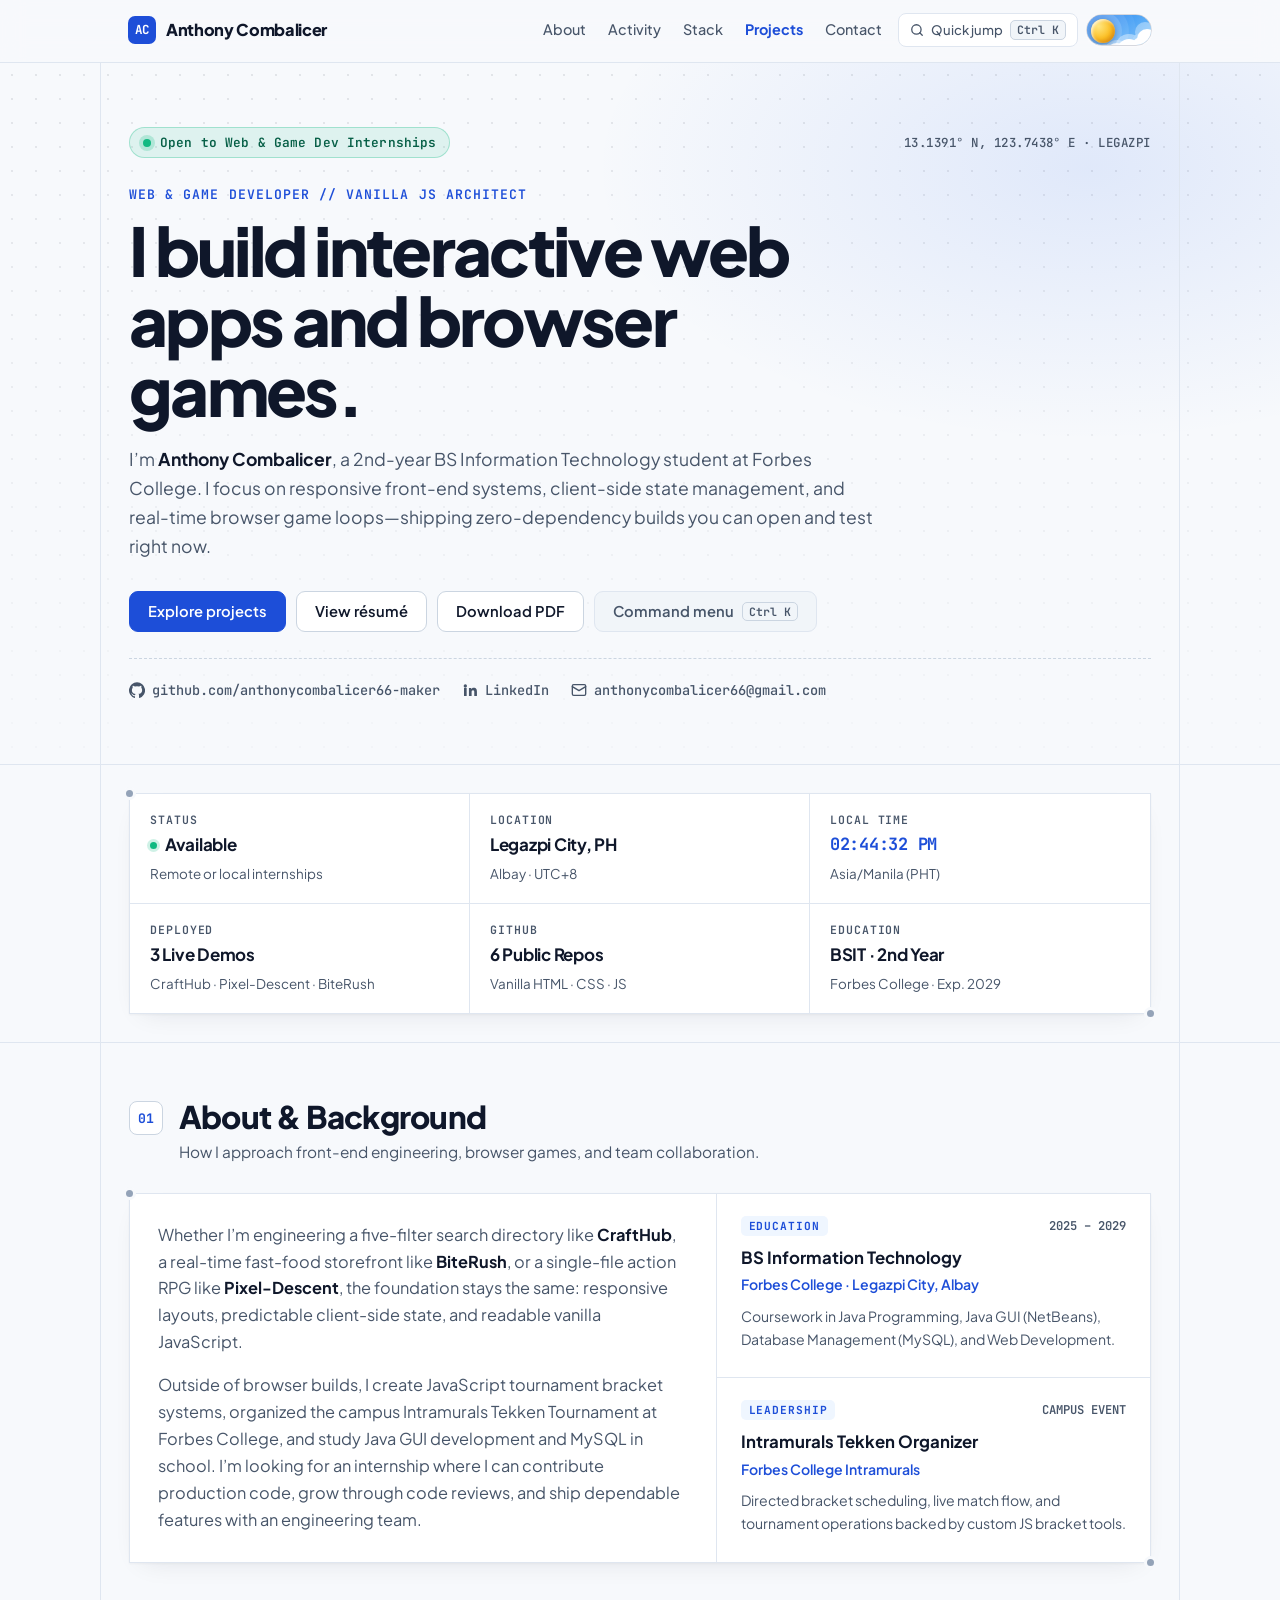
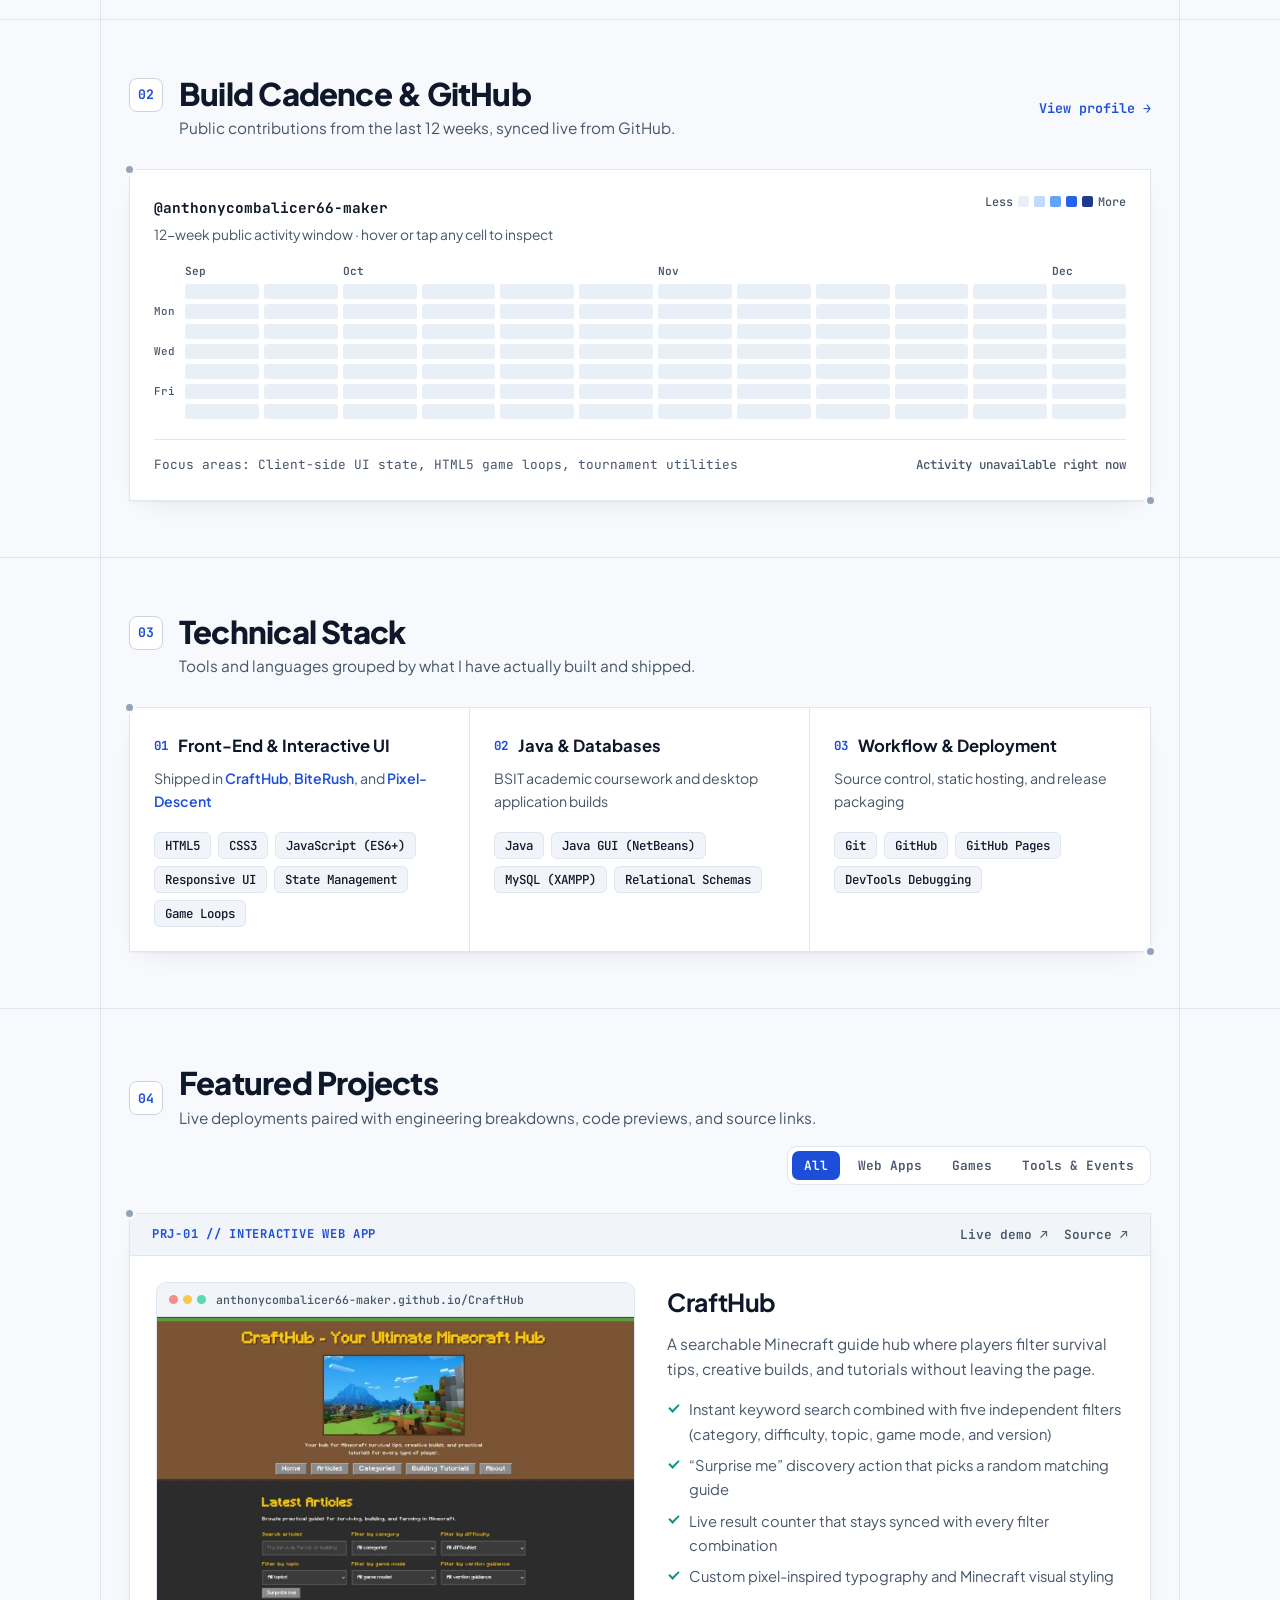
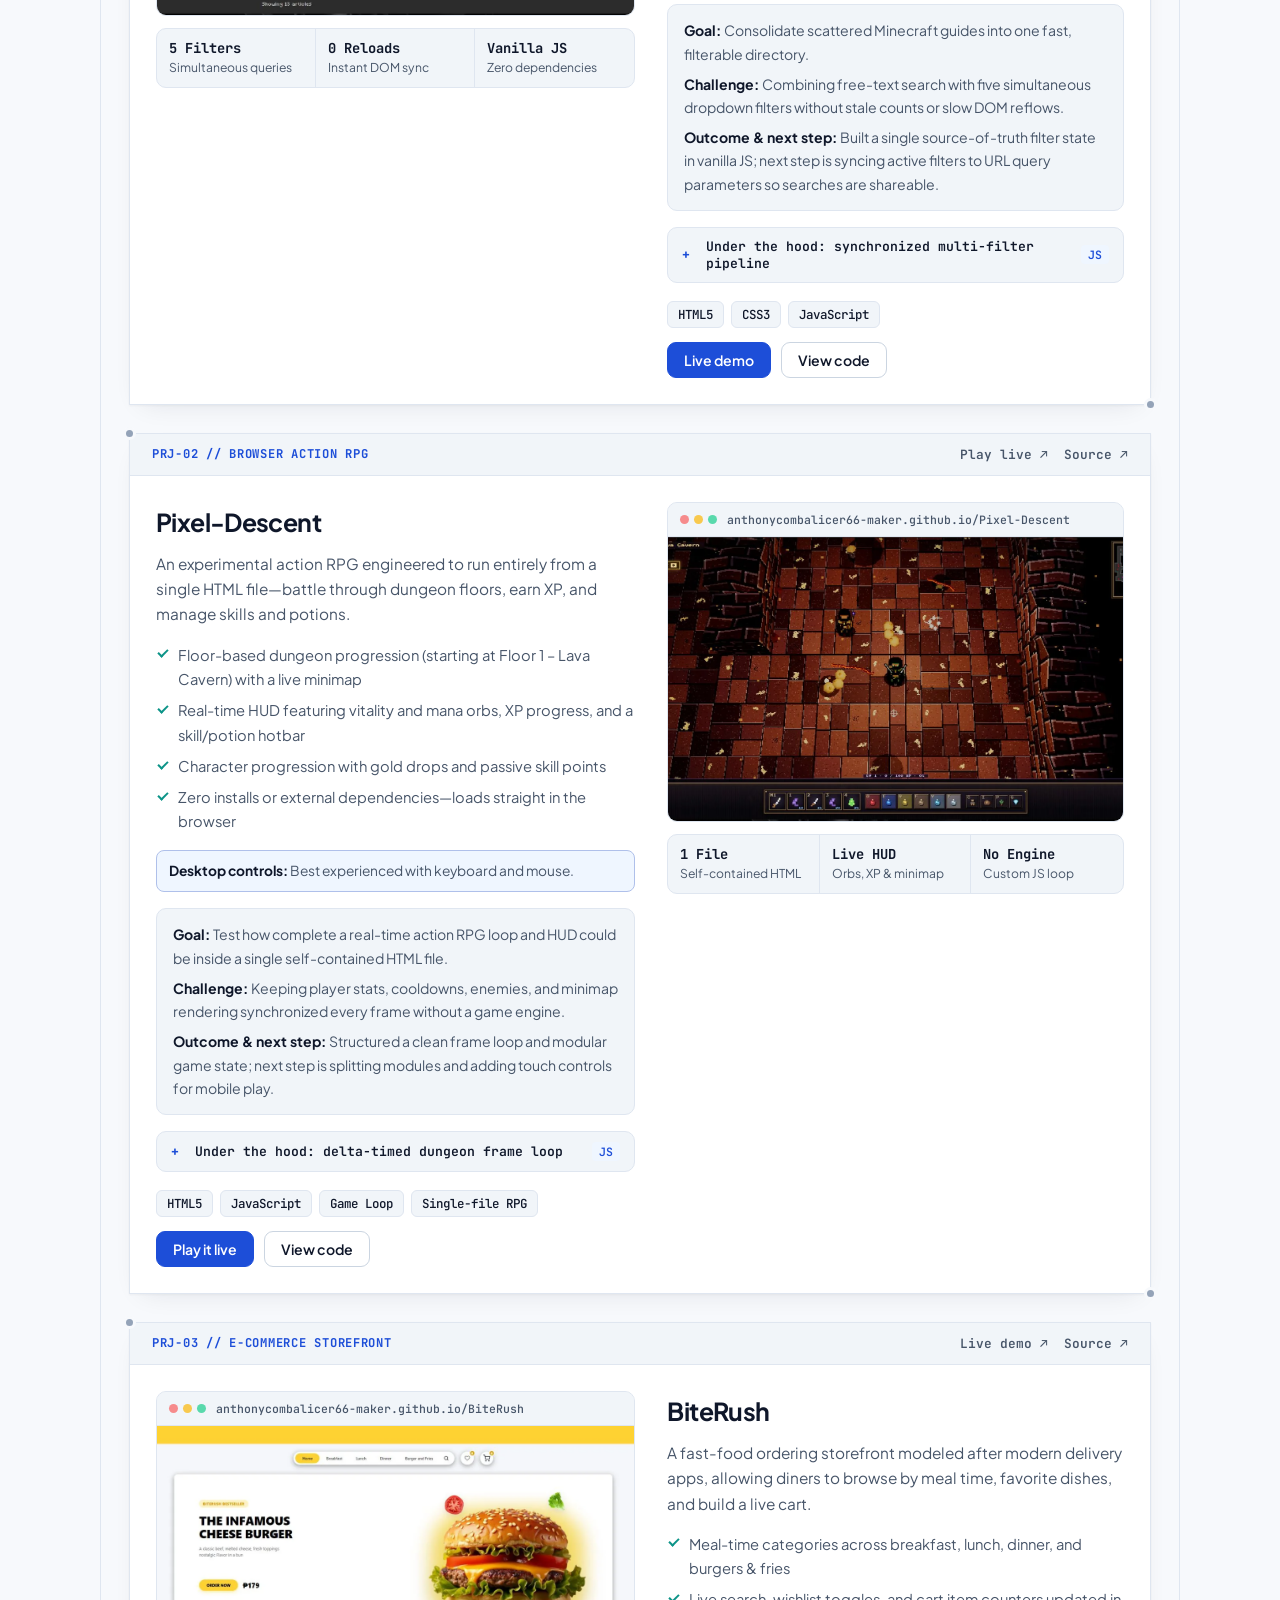
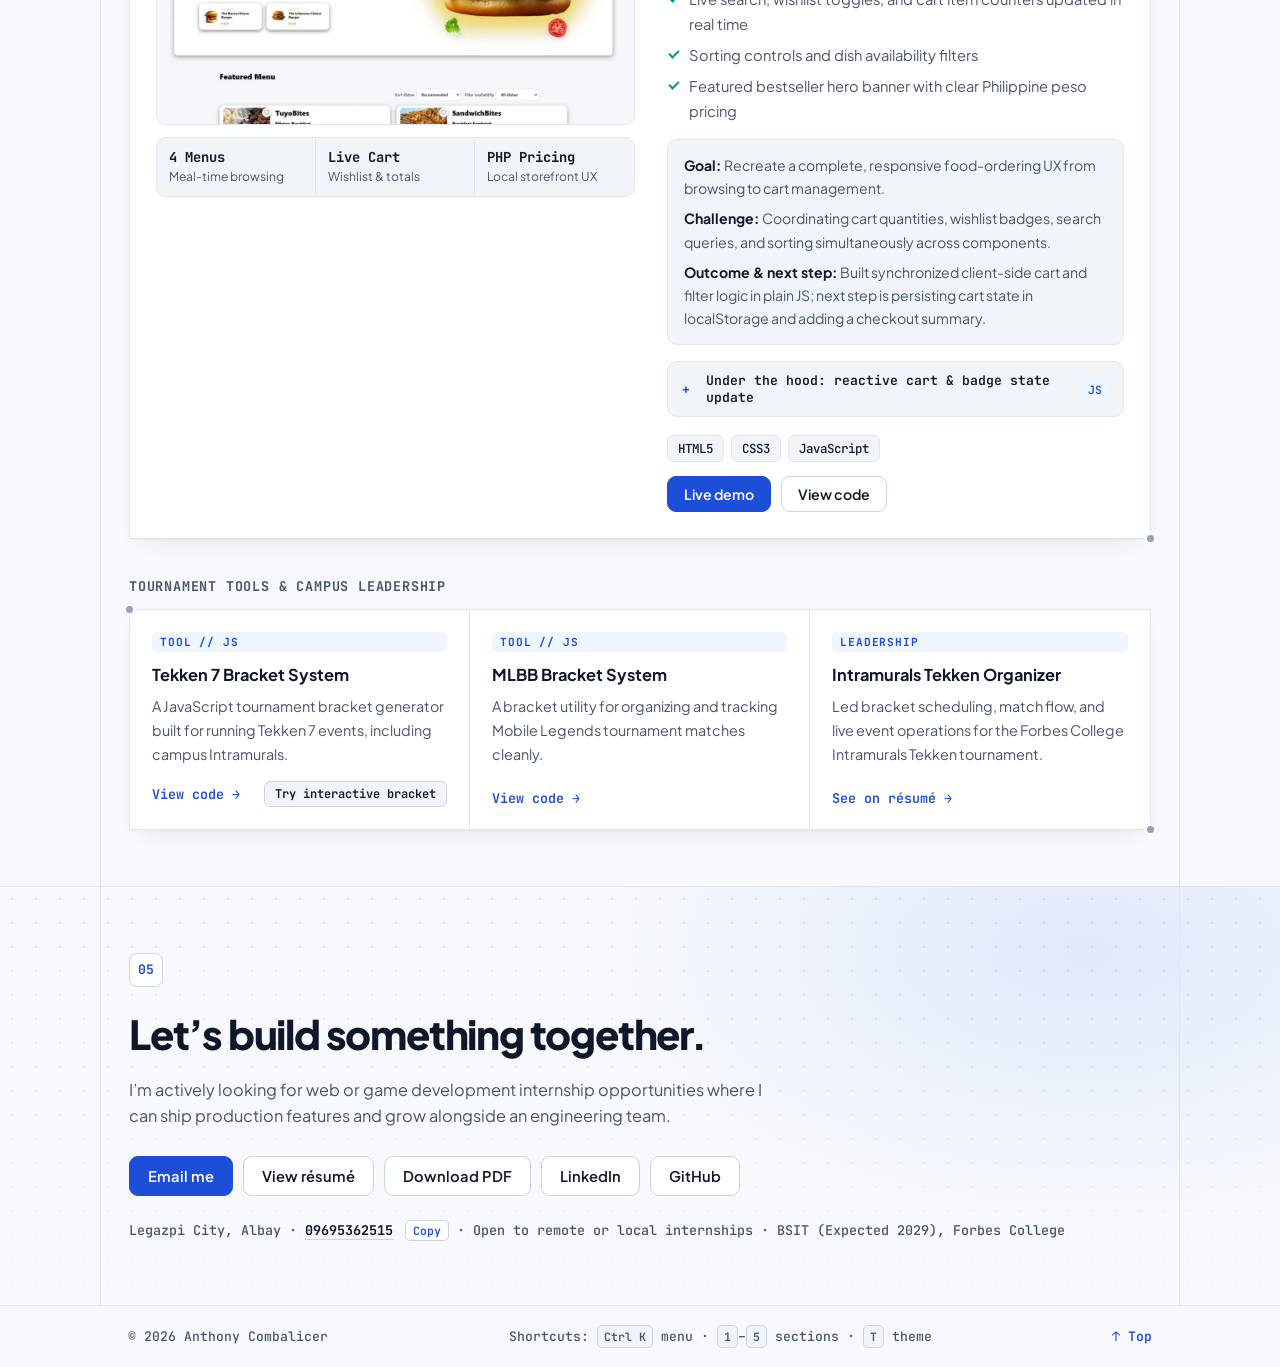
==== commit 0a6ecf59: "Add files via upload" ====
--- a/index.html
+++ b/index.html
@@ -268,7 +268,7 @@
           <span class="band-index">02</span>
           <div>
             <h2>Build Cadence &amp; GitHub</h2>
-            <p class="band-sub">90-day public commit activity synced in Philippine Time (UTC+8) from GitHub.</p>
+            <p class="band-sub">Public contributions from the last 12 weeks, synced live from GitHub.</p>
           </div>
           <a class="head-link" href="https://github.com/anthonycombalicer66-maker" target="_blank" rel="noopener">View profile &rarr;</a>
         </div>
